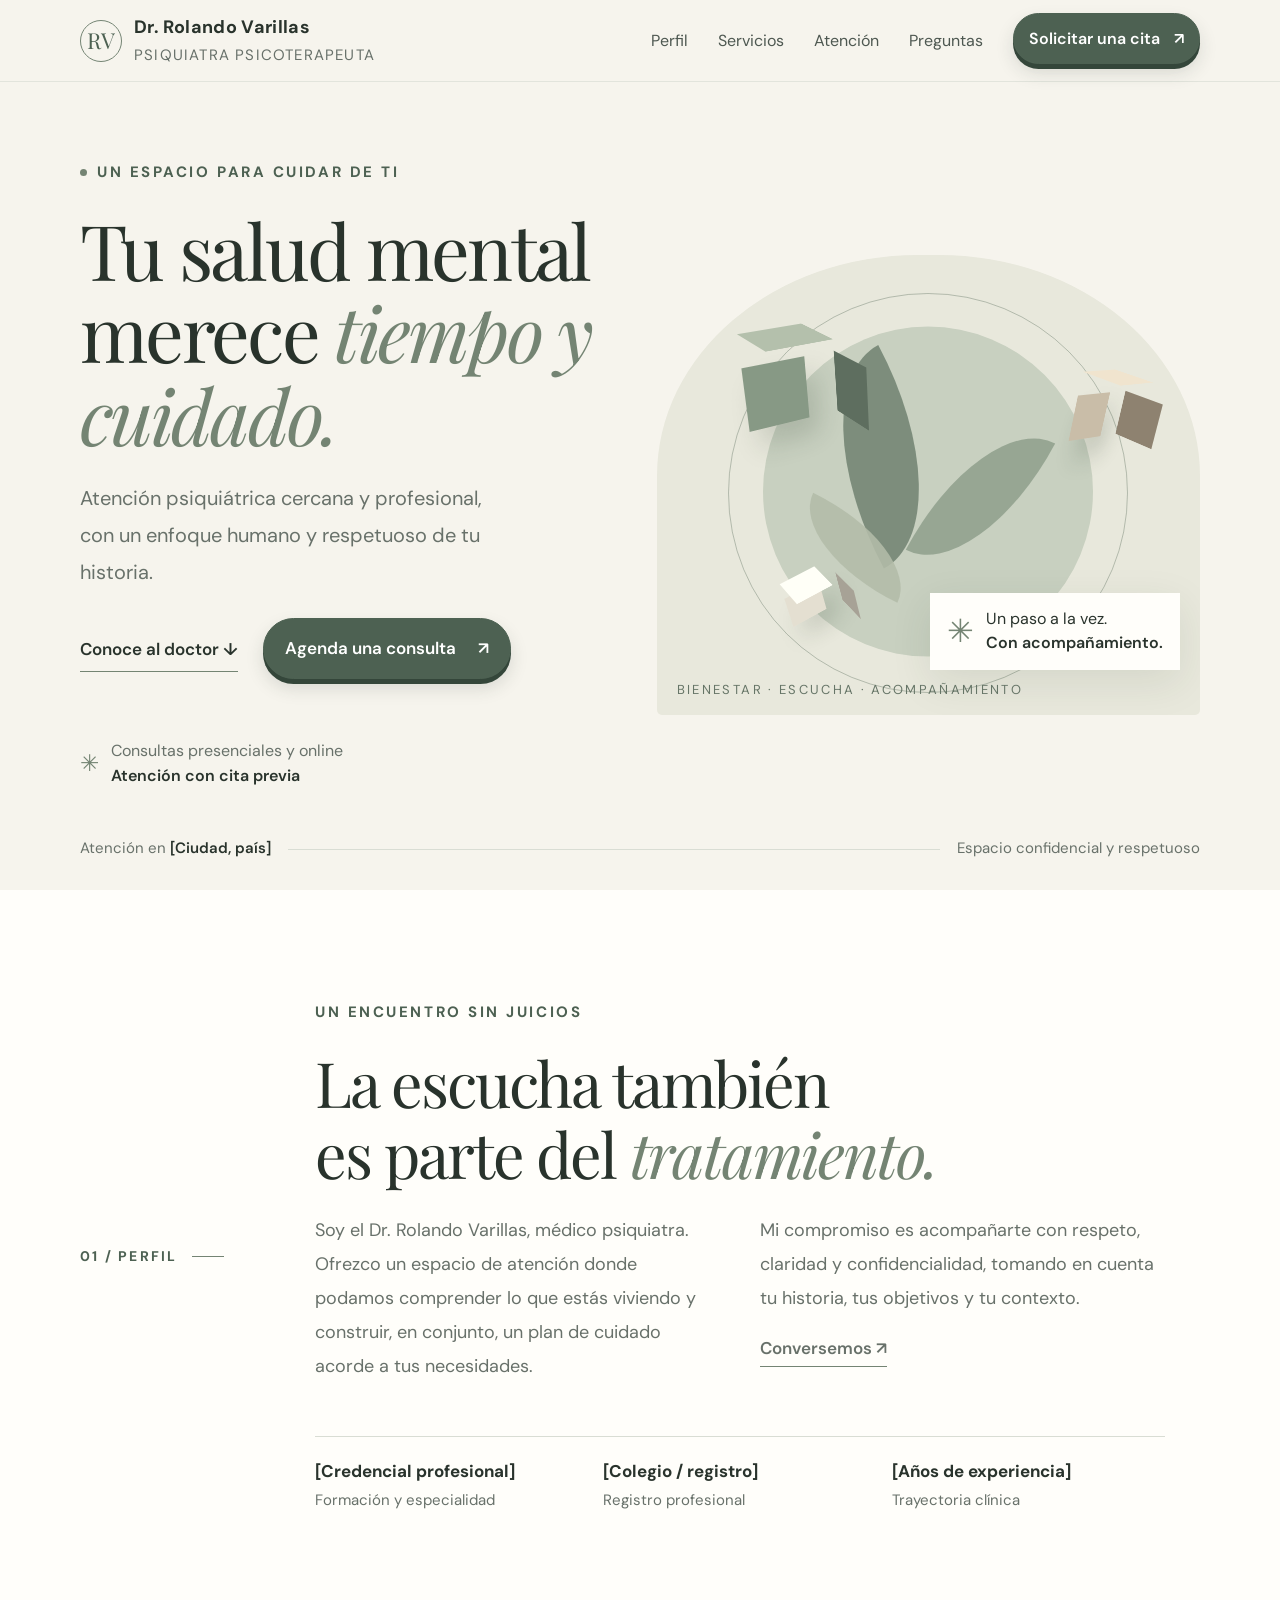
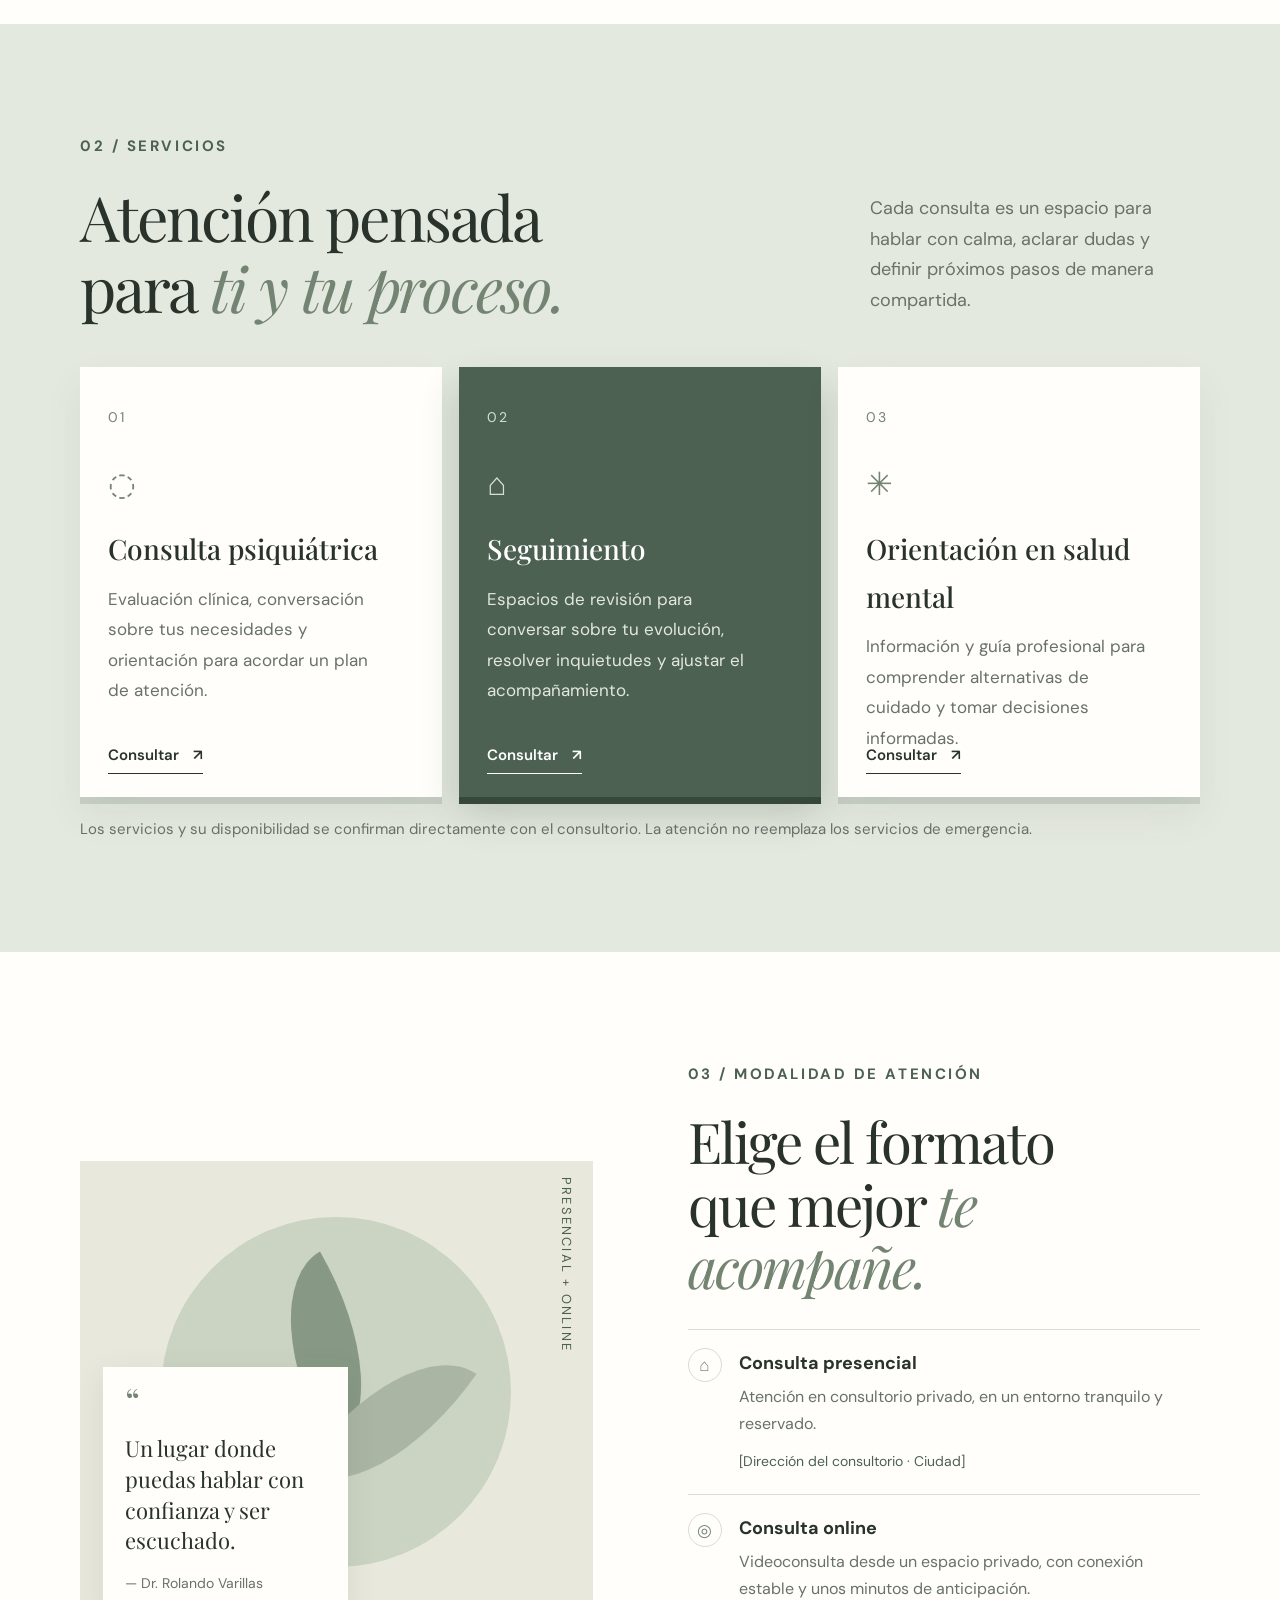
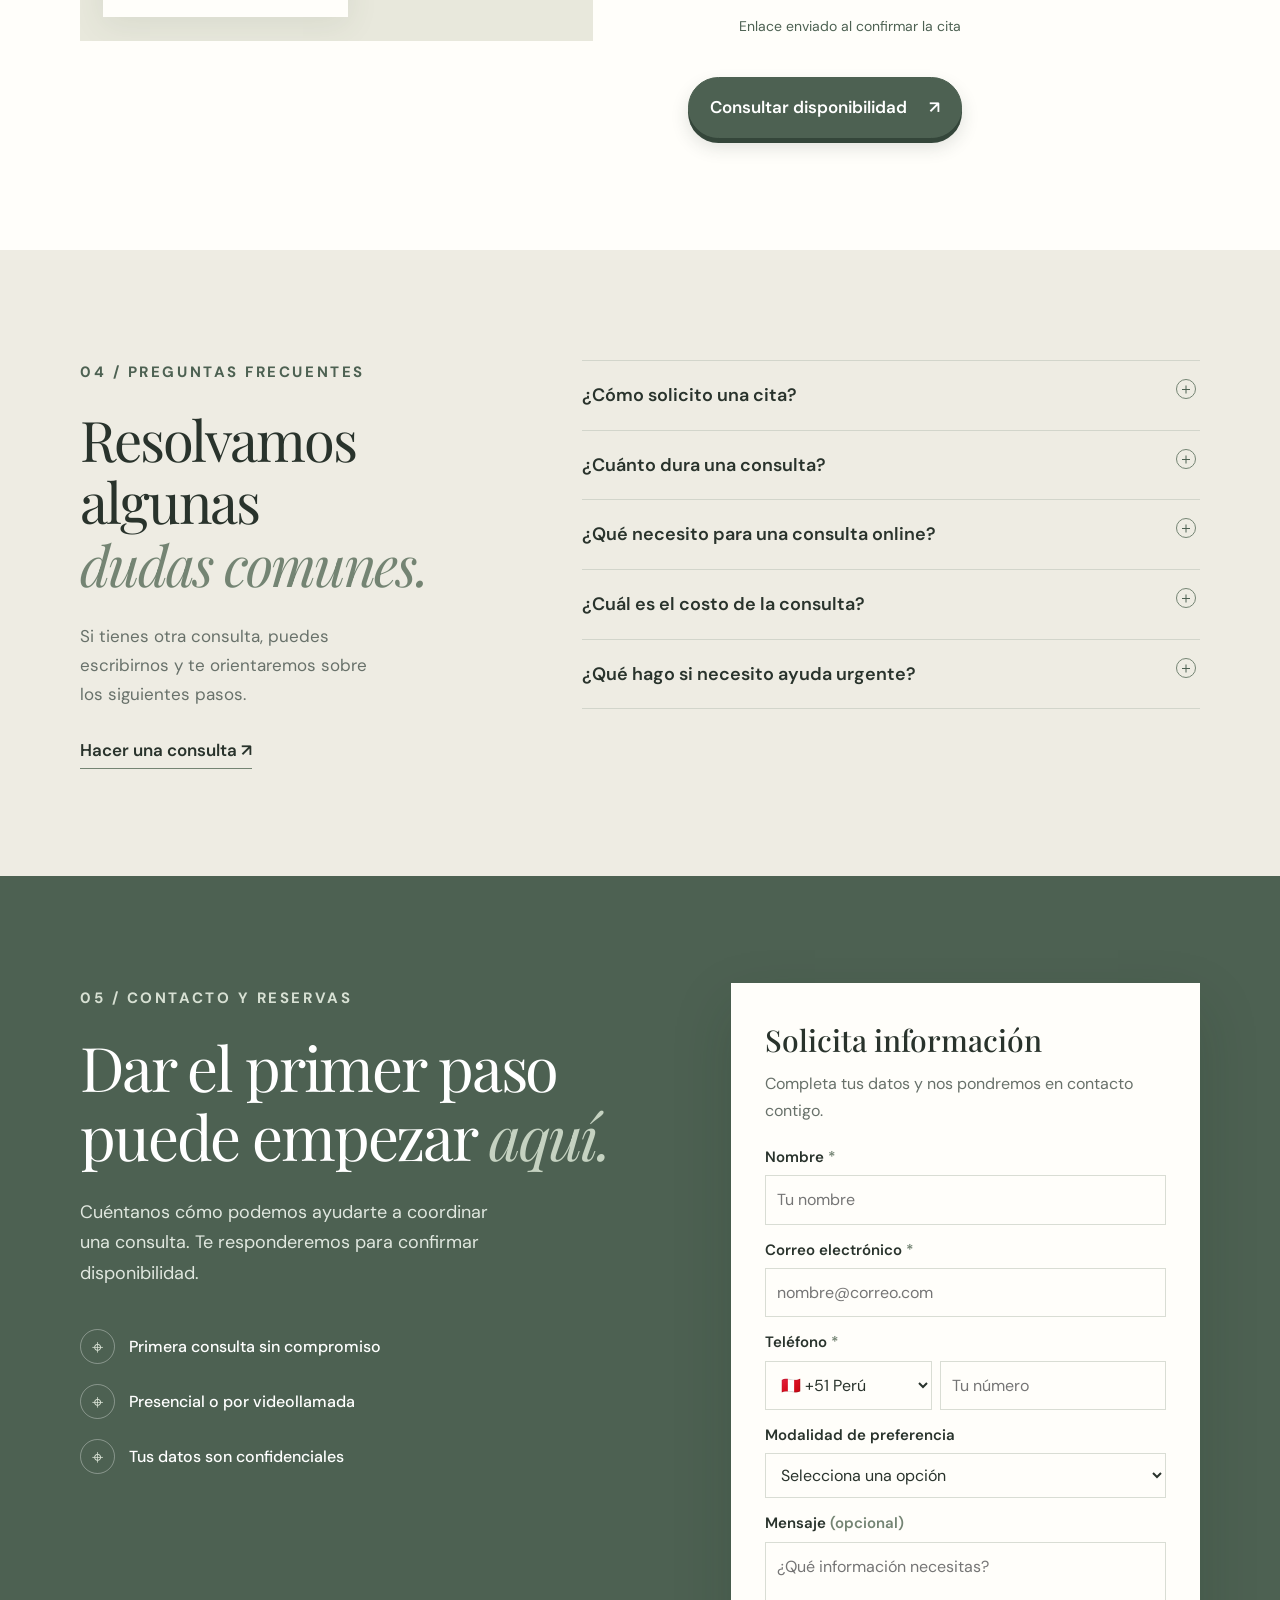
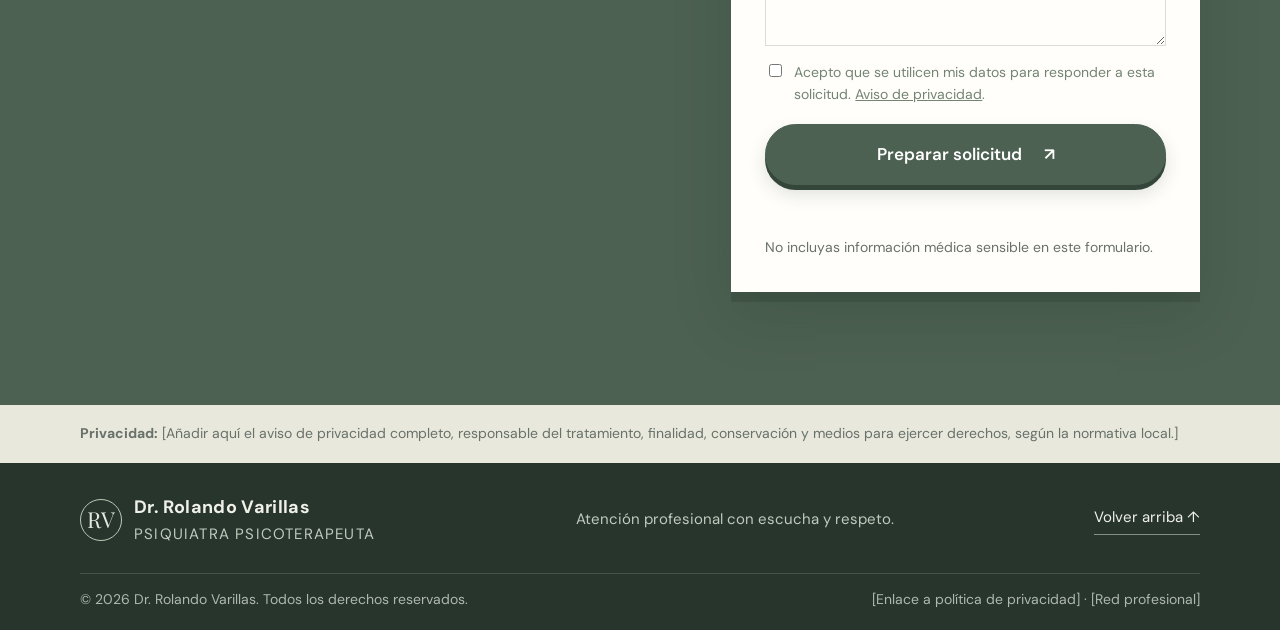
==== NUEVO/index.html @ 20fc4ad4 "Add files via upload" ====
<!doctype html>
<html lang="es">
<head>
  <meta charset="utf-8">
  <meta name="viewport" content="width=device-width, initial-scale=1">
  <meta name="theme-color" content="#f6f4ed">
  <meta name="description" content="Atención psiquiátrica presencial y online con el Dr. Rolando Varillas. Un espacio de escucha, orientación y cuidado." >
  <title>Dr. Rolando Varillas | Psiquiatra psicoterapeuta</title>
  <link rel="preconnect" href="https://fonts.googleapis.com">
  <link rel="preconnect" href="https://fonts.gstatic.com" crossorigin>
  <link href="https://fonts.googleapis.com/css2?family=DM+Sans:wght@400;500;600;700&family=Playfair+Display:wght@400;500;600&display=swap" rel="stylesheet">
  <link rel="stylesheet" href="styles.css">
  <script src="script.js" defer></script>
</head>
<body>
  <a class="skip-link" href="#contenido">Ir al contenido</a>
  <header class="site-header">
    <div class="container nav-wrap">
      <a class="brand" href="#inicio" aria-label="Dr. Rolando Varillas, inicio">
        <span class="brand-mark" aria-hidden="true">RV</span>
        <span><strong>Dr. Rolando Varillas</strong><small>Psiquiatra psicoterapeuta</small></span>
      </a>
      <button class="menu-toggle" type="button" aria-expanded="false" aria-controls="primary-nav" aria-label="Abrir menú"><span></span><span></span></button>
      <nav id="primary-nav" class="primary-nav" aria-label="Navegación principal">
        <a href="#perfil">Perfil</a><a href="#servicios">Servicios</a><a href="#atencion">Atención</a><a href="#preguntas">Preguntas</a>
        <a class="button button-small" href="#contacto">Solicitar una cita <span aria-hidden="true">↗</span></a>
      </nav>
    </div>
  </header>

  <main id="contenido">
    <section class="hero section" id="inicio">
      <div class="container hero-grid">
        <div class="hero-copy">
          <p class="eyebrow"><span class="eyebrow-dot"></span> Un espacio para cuidar de ti</p>
          <h1>Tu salud mental merece <em>tiempo y cuidado.</em></h1>
          <p class="hero-lead">Atención psiquiátrica cercana y profesional, con un enfoque humano y respetuoso de tu historia.</p>
          <div class="hero-actions">
<a class="text-link" href="#perfil">Conoce al doctor <span aria-hidden="true">↓</span></a>
<a class="button" href="#contacto">Agenda una consulta <span aria-hidden="true">↗</span></a>
</div>
          <div class="hero-note"><span class="note-icon" aria-hidden="true">✳</span><span>Consultas presenciales y online<br><strong>Atención con cita previa</strong></span></div>
        </div>
        <div class="hero-art" aria-label="Ilustración decorativa de hojas y formas orgánicas">
          <div class="art-circle"></div><div class="art-orbit"></div><div class="art-leaf leaf-one"></div><div class="art-leaf leaf-two"></div><div class="art-leaf leaf-three"></div>
          <div class="art-blocks" aria-hidden="true"><span class="cube cube-sage"></span><span class="cube cube-sand"></span><span class="cube cube-cream"></span></div>
          <div class="art-card"><span class="art-sun">✳</span><span>Un paso a la vez.<br><strong>Con acompañamiento.</strong></span></div>
          <span class="art-caption">BIENESTAR · ESCUCHA · ACOMPAÑAMIENTO</span>
        </div>
      </div>
      <div class="container hero-bottom"><span>Atención en <strong>[Ciudad, país]</strong></span><span class="bottom-line"></span><span>Espacio confidencial y respetuoso</span></div>
    </section>

    <section class="intro section" id="perfil">
      <div class="container intro-grid">
        <div class="section-label"><span>01 / PERFIL</span><span class="label-line"></span></div>
        <div class="intro-content"><p class="eyebrow">Un encuentro sin juicios</p><h2>La escucha también<br>es parte del <em>tratamiento.</em></h2>
          <div class="intro-columns"><p>Soy el Dr. Rolando Varillas, médico psiquiatra. Ofrezco un espacio de atención donde podamos comprender lo que estás viviendo y construir, en conjunto, un plan de cuidado acorde a tus necesidades.</p><div><p>Mi compromiso es acompañarte con respeto, claridad y confidencialidad, tomando en cuenta tu historia, tus objetivos y tu contexto.</p><a class="text-link" href="#contacto">Conversemos <span aria-hidden="true">↗</span></a></div></div>
          <div class="credentials"><div><strong>[Credencial profesional]</strong><span>Formación y especialidad</span></div><div><strong>[Colegio / registro]</strong><span>Registro profesional</span></div><div><strong>[Años de experiencia]</strong><span>Trayectoria clínica</span></div></div>
        </div>
      </div>
    </section>

    <section class="services section" id="servicios">
      <div class="container">
        <div class="section-heading"><div><p class="eyebrow">02 / SERVICIOS</p><h2>Atención pensada<br>para <em>ti y tu proceso.</em></h2></div><p>Cada consulta es un espacio para hablar con calma, aclarar dudas y definir próximos pasos de manera compartida.</p></div>
        <div class="service-grid">
          <article class="service-card"><span class="service-number">01</span><span class="service-icon" aria-hidden="true">◌</span><h3>Consulta psiquiátrica</h3><p>Evaluación clínica, conversación sobre tus necesidades y orientación para acordar un plan de atención.</p><a href="#contacto" aria-label="Consultar por consulta psiquiátrica">Consultar <span aria-hidden="true">↗</span></a></article>
          <article class="service-card featured"><span class="service-number">02</span><span class="service-icon" aria-hidden="true">⌂</span><h3>Seguimiento</h3><p>Espacios de revisión para conversar sobre tu evolución, resolver inquietudes y ajustar el acompañamiento.</p><a href="#contacto" aria-label="Consultar por seguimiento">Consultar <span aria-hidden="true">↗</span></a></article>
          <article class="service-card"><span class="service-number">03</span><span class="service-icon" aria-hidden="true">✳</span><h3>Orientación en salud mental</h3><p>Información y guía profesional para comprender alternativas de cuidado y tomar decisiones informadas.</p><a href="#contacto" aria-label="Consultar por orientación en salud mental">Consultar <span aria-hidden="true">↗</span></a></article>
        </div>
        <p class="service-note">Los servicios y su disponibilidad se confirman directamente con el consultorio. La atención no reemplaza los servicios de emergencia.</p>
      </div>
    </section>

    <section class="care section" id="atencion">
      <div class="container care-grid"><div class="care-visual"><div class="care-shape"></div><div class="care-quote"><span>“</span><p>Un lugar donde puedas hablar con confianza y ser escuchado.</p><small>— Dr. Rolando Varillas</small></div><span class="care-stamp">PRESENCIAL + ONLINE</span></div>
        <div class="care-content"><p class="eyebrow">03 / MODALIDAD DE ATENCIÓN</p><h2>Elige el formato<br>que mejor <em>te acompañe.</em></h2><div class="modality"><span class="modality-icon">⌂</span><div><h3>Consulta presencial</h3><p>Atención en consultorio privado, en un entorno tranquilo y reservado.</p><small>[Dirección del consultorio · Ciudad]</small></div></div><div class="modality"><span class="modality-icon">◎</span><div><h3>Consulta online</h3><p>Videoconsulta desde un espacio privado, con conexión estable y unos minutos de anticipación.</p><small>Enlace enviado al confirmar la cita</small></div></div><a class="button" href="#contacto">Consultar disponibilidad <span aria-hidden="true">↗</span></a></div>
      </div>
    </section>

    <section class="faq section" id="preguntas">
      <div class="container faq-grid"><div><p class="eyebrow">04 / PREGUNTAS FRECUENTES</p><h2>Resolvamos algunas<br><em>dudas comunes.</em></h2><p class="faq-aside">Si tienes otra consulta, puedes escribirnos y te orientaremos sobre los siguientes pasos.</p><a class="text-link" href="#contacto">Hacer una consulta <span aria-hidden="true">↗</span></a></div>
        <div class="faq-list">
          <details><summary>¿Cómo solicito una cita?<span class="faq-plus" aria-hidden="true"></span></summary><p>Escríbenos por [WhatsApp / teléfono] o utiliza el formulario. Te contactaremos para confirmar disponibilidad y coordinar la modalidad.</p></details>
          <details><summary>¿Cuánto dura una consulta?<span class="faq-plus" aria-hidden="true"></span></summary><p>La duración aproximada es de [duración por confirmar]. Al solicitar tu cita podemos brindarte más detalles.</p></details>
          <details><summary>¿Qué necesito para una consulta online?<span class="faq-plus" aria-hidden="true"></span></summary><p>Busca un espacio privado y tranquilo, ten a mano una conexión a internet estable y un dispositivo con cámara y audio.</p></details>
          <details><summary>¿Cuál es el costo de la consulta?<span class="faq-plus" aria-hidden="true"></span></summary><p>El costo se confirma al coordinar la cita. Escríbenos para consultar tarifas vigentes y medios de pago.</p></details>
          <details><summary>¿Qué hago si necesito ayuda urgente?<span class="faq-plus" aria-hidden="true"></span></summary><p>Este sitio y las consultas programadas no son un servicio de emergencia. Si hay peligro inmediato, contacta los servicios de emergencia de tu localidad o acude al centro de salud más cercano.</p></details>
        </div>
      </div>
    </section>

    <section class="contact section" id="contacto">
      <div class="container contact-grid"><div class="contact-copy"><p class="eyebrow">05 / CONTACTO Y RESERVAS</p><h2>Dar el primer paso<br>puede empezar <em>aquí.</em></h2><p>Cuéntanos cómo podemos ayudarte a coordinar una consulta. Te responderemos para confirmar disponibilidad.</p>

<div class="contact-details"><div class="contact-item"><span>⌖</span><span><strong>Primera consulta sin compromiso</strong></span></div><div class="contact-item"><span>⌖</span><span><strong>Presencial o por videollamada</strong></span></div><div class="contact-item"><span>⌖</span><span><strong>Tus datos son confidenciales</strong></span></div></div>
        </div>


        
        <form class="contact-form" id="booking-form" novalidate><h3>Solicita información</h3><p>Completa tus datos y nos pondremos en contacto contigo.</p>
          <label for="name">Nombre <span>*</span></label><input id="name" name="name" autocomplete="name" required placeholder="Tu nombre">
          <label for="email">Correo electrónico <span>*</span></label><input id="email" name="email" type="email" autocomplete="email" required placeholder="nombre@correo.com">
          <label for="phone">Teléfono <span>*</span></label><div class="phone-fields"><select id="phone-prefix" name="phone-prefix" aria-label="Prefijo telefónico del país" required><option value="+51" selected>🇵🇪 +51 Perú</option><option value="+1">🇺🇸 +1 Estados Unidos / Canadá</option><option value="+52">🇲🇽 +52 México</option><option value="+54">🇦🇷 +54 Argentina</option><option value="+56">🇨🇱 +56 Chile</option><option value="+57">🇨🇴 +57 Colombia</option><option value="+34">🇪🇸 +34 España</option><option value="+591">🇧🇴 +591 Bolivia</option><option value="+593">🇪🇨 +593 Ecuador</option><option value="+598">🇺🇾 +598 Uruguay</option><option value="+58">🇻🇪 +58 Venezuela</option><option value="other">Otro</option></select><input id="phone" name="phone" type="tel" autocomplete="tel-national" inputmode="tel" required placeholder="Tu número"></div><input id="custom-prefix" name="custom-prefix" class="custom-prefix" type="tel" inputmode="tel" placeholder="Escribe el prefijo, por ejemplo +44" aria-label="Escribe el prefijo telefónico" hidden>
          <label for="modality">Modalidad de preferencia</label><select id="modality" name="modality"><option value="">Selecciona una opción</option><option>Presencial</option><option>Online</option><option>Indistinta</option></select>
          <label for="message">Mensaje <span class="optional">(opcional)</span></label><textarea id="message" name="message" rows="3" placeholder="¿Qué información necesitas?"></textarea>
          <label class="consent"><input type="checkbox" id="consent" required><span>Acepto que se utilicen mis datos para responder a esta solicitud. <a href="#privacidad">Aviso de privacidad</a>.</span></label>
          <button class="button form-submit" type="submit">Preparar solicitud <span aria-hidden="true">↗</span></button><p class="form-status" id="form-status" role="status" aria-live="polite"></p><small class="privacy-note">No incluyas información médica sensible en este formulario.</small>
        </form>
      </div>
    </section>
    <section class="privacy-note-section" id="privacidad"><div class="container"><p><strong>Privacidad:</strong> [Añadir aquí el aviso de privacidad completo, responsable del tratamiento, finalidad, conservación y medios para ejercer derechos, según la normativa local.]</p></div></section>
  </main>

  <footer class="site-footer"><div class="container footer-top"><a class="brand footer-brand" href="#inicio"><span class="brand-mark">RV</span><span><strong>Dr. Rolando Varillas</strong><small>Psiquiatra psicoterapeuta</small></span></a><p>Atención profesional con escucha y respeto.</p><a class="back-top" href="#inicio">Volver arriba ↑</a></div><div class="container footer-bottom"><span>© <span id="year"></span> Dr. Rolando Varillas. Todos los derechos reservados.</span><span>[Enlace a política de privacidad] · [Red profesional]</span></div></footer>
</body>
</html>
---- NUEVO/styles.css ----
:root{--sage:#748473;--sage-dark:#4d6152;--sage-light:#e4e9df;--cream:#f6f4ed;--paper:#fffefa;--sand:#e9e2d4;--ink:#29332c;--muted:#68716a;--line:#d9ddd4;--serif:"Playfair Display",Georgia,serif;--sans:"DM Sans",Arial,sans-serif}*{box-sizing:border-box}html{scroll-behavior:smooth;scroll-padding-top:90px}body{margin:0;background:var(--cream);color:var(--ink);font-family:var(--sans);font-size:15px;line-height:1.7}a{color:inherit;text-decoration:none}button,input,select,textarea{font:inherit}.container{width:min(1120px,calc(100% - 48px));margin-inline:auto}.section{padding:110px 0}.skip-link{position:absolute;left:-999px;top:8px;background:#fff;padding:10px;z-index:20}.skip-link:focus{left:8px}.site-header{height:82px;position:sticky;top:0;z-index:10;background:rgba(246,244,237,.94);backdrop-filter:blur(12px);border-bottom:1px solid rgba(217,221,212,.7)}.nav-wrap{height:100%;display:flex;align-items:center;justify-content:space-between}.brand{display:flex;align-items:center;gap:12px}.brand-mark{width:42px;height:42px;border:1px solid var(--sage);border-radius:50%;display:grid;place-items:center;font-family:var(--serif);font-size:17px;color:var(--sage-dark)}.brand strong,.brand small{display:block}.brand strong{font-size:13px;letter-spacing:.02em}.brand small{font-size:10px;color:var(--muted);letter-spacing:.08em;text-transform:uppercase}.primary-nav{display:flex;align-items:center;gap:30px;font-size:12px}.primary-nav>a:not(.button){color:#4e5851}.primary-nav>a:not(.button):hover,.text-link:hover{color:var(--sage)}.button{display:inline-flex;align-items:center;justify-content:center;gap:22px;padding:15px 21px;background:var(--sage-dark);color:#fff;border:1px solid var(--sage-dark);font-size:12px;font-weight:600;transition:background .2s,transform .2s}.button:hover{background:#3d5042;transform:translateY(-1px)}.button-small{padding:11px 15px;gap:14px}.menu-toggle{display:none}.hero{padding:78px 0 28px;overflow:hidden}.hero-grid{display:grid;grid-template-columns:1.03fr .97fr;align-items:center;min-height:475px}.hero-copy{padding:0 0 22px}.eyebrow{display:flex;align-items:center;gap:10px;color:var(--sage-dark);font-size:10px;font-weight:700;letter-spacing:.17em;text-transform:uppercase;margin:0 0 22px}.eyebrow-dot{width:7px;height:7px;background:var(--sage);border-radius:50%}h1,h2,h3,p{margin-top:0}h1,h2{font-family:var(--serif);font-weight:400;letter-spacing:-.035em}
h1{font-size:clamp(48px,5.6vw,76px);line-height:1.08;max-width:620px;margin-bottom:24px}h1 em,h2 em{color:var(--sage);font-weight:400}

h2{font-size:clamp(38px,4.5vw,58px);line-height:1.12;margin-bottom:26px}.hero-lead{max-width:440px;color:var(--muted);font-size:20px;line-height:1.85;margin-bottom:29px}.hero-actions{display:flex;align-items:center;gap:25px}.text-link{font-size:12px;font-weight:600;border-bottom:1px solid var(--sage);padding:7px 0}.hero-note{display:flex;align-items:center;gap:12px;margin-top:58px;color:var(--muted);font-size:11px;line-height:1.55}.hero-note strong{color:var(--ink);font-weight:600}.note-icon{font-size:23px;color:var(--sage)}.hero-art{height:460px;position:relative;background:#e8e8dc;overflow:hidden;border-radius:48% 48% 5px 5px}.art-circle{position:absolute;width:330px;height:330px;left:50%;top:50%;transform:translate(-50%,-48%);border-radius:50%;background:#c8d0c0}.art-orbit{position:absolute;width:400px;height:400px;left:50%;top:50%;transform:translate(-50%,-48%);border:1px solid rgba(77,97,82,.35);border-radius:50%}.art-leaf{position:absolute;width:100px;height:200px;left:50%;top:50%;background:var(--sage);border-radius:100% 0 100% 0;transform-origin:bottom center;opacity:.88}.leaf-one{transform:translate(-50%,-70%) rotate(-28deg)}.leaf-two{transform:translate(-36%,-58%) rotate(28deg) scale(.82);background:#91a18e}.leaf-three{transform:translate(-67%,-55%) rotate(-64deg) scale(.62);background:#b3bca9}.art-card{position:absolute;right:20px;bottom:45px;display:flex;align-items:center;gap:12px;padding:14px 17px;background:var(--paper);box-shadow:0 12px 40px rgba(43,57,44,.1);font-size:11px;line-height:1.55}.art-card strong{font-weight:600}.art-sun{font-size:27px;color:var(--sage)}.art-caption{position:absolute;left:20px;bottom:14px;font-size:8px;letter-spacing:.18em;color:#667567}.hero-bottom{display:flex;align-items:center;gap:17px;padding-top:26px;color:var(--muted);font-size:10px}.hero-bottom strong{color:var(--ink);font-weight:600}.bottom-line{height:1px;flex:1;background:var(--line)}.intro{background:var(--paper)}.intro-grid{display:grid;grid-template-columns:190px 1fr;gap:45px}.section-label{display:flex;align-items:center;gap:14px;color:var(--sage-dark);font-size:9px;letter-spacing:.16em;font-weight:700}.label-line{height:1px;background:var(--sage);width:32px}.intro-content{max-width:850px}.intro-content h2{margin-bottom:25px}.intro-columns{display:grid;grid-template-columns:1fr 1fr;gap:40px;color:var(--muted);font-size:13px}.intro-columns p{line-height:1.9}.credentials{display:grid;grid-template-columns:repeat(3,1fr);gap:15px;margin-top:34px;padding-top:20px;border-top:1px solid var(--line)}.credentials strong,.credentials span{display:block}.credentials strong{font-size:12px}.credentials span{font-size:10px;color:var(--muted);margin-top:3px}.services{background:var(--sage-light)}.section-heading{display:flex;align-items:end;justify-content:space-between;margin-bottom:47px}.section-heading h2{margin-bottom:0}.section-heading>p{max-width:330px;color:var(--muted);font-size:13px;margin:0 0 6px}.service-grid{display:grid;grid-template-columns:repeat(3,1fr);gap:17px}.service-card{position:relative;background:var(--paper);padding:31px 28px 26px;min-height:280px}.service-card.featured{background:var(--sage-dark);color:#fff}.service-number{font-size:9px;color:var(--sage);letter-spacing:.16em}.featured .service-number,.featured .service-icon{color:#d4dfd1}.service-icon{display:block;font-size:27px;color:var(--sage);margin:25px 0 14px}.service-card 

h3{font-family:var(--serif);font-weight:500;font-size:30px;margin-bottom:11px}.service-card p{font-size:17px;line-height:1.8;color:var(--muted);max-width:280px}.featured p{color:#e1e8df}.service-card>a{position:absolute;bottom:23px;font-size:10px;font-weight:600;border-bottom:1px solid currentColor;padding-bottom:4px}.service-card>a span{margin-left:10px}.service-note{font-size:10px;color:var(--muted);margin:18px 0 0}.care{background:var(--paper)}.care-grid{display:grid;grid-template-columns:1fr 1fr;gap:95px;align-items:center}.care-visual{height:480px;background:#e8e8dc;position:relative;overflow:hidden}.care-shape{position:absolute;width:350px;height:350px;border-radius:50%;background:#cbd3c3;left:50%;top:48%;transform:translate(-50%,-50%)}.care-shape:before,.care-shape:after{content:"";position:absolute;width:90px;height:180px;border-radius:100% 0 100% 0;background:#879985;top:45px;left:120px;transform:rotate(-30deg)}.care-shape:after{left:182px;top:115px;transform:rotate(35deg);background:#aab5a4}.care-quote{position:absolute;left:23px;bottom:24px;background:var(--paper);padding:19px 22px;width:245px;box-shadow:0 8px 30px #45554518}.care-quote>span{font-family:var(--serif);font-size:36px;color:var(--sage);line-height:.8}.care-quote p{font-family:var(--serif);font-size:17px;line-height:1.4;margin:8px 0}.care-quote small{font-size:9px;color:var(--muted)}.care-stamp{position:absolute;right:16px;top:16px;font-size:8px;letter-spacing:.17em;color:var(--sage-dark);writing-mode:vertical-rl}.care-content h2{font-size:clamp(36px,4vw,52px);margin-bottom:31px}.modality{display:flex;gap:17px;padding:18px 0;border-top:1px solid var(--line)}.modality-icon{display:grid;place-items:center;flex:0 0 34px;height:34px;border:1px solid var(--line);border-radius:50%;color:var(--sage);font-size:17px}.modality h3{font-size:13px;margin:0 0 4px}.modality p{font-size:11px;color:var(--muted);margin:0 0 5px}.modality small{font-size:9px;color:var(--sage-dark)}.care-content>.button{margin-top:20px}.faq{background:#eeece3}.faq-grid{display:grid;grid-template-columns:.8fr 1.2fr;gap:90px}.faq-grid h2{font-size:clamp(37px,4vw,51px)}.faq-aside{color:var(--muted);font-size:12px;max-width:300px;margin-bottom:23px}.faq-list details{border-bottom:1px solid #d2d5cb}.faq-list details:first-child{border-top:1px solid #d2d5cb}.faq-list summary{position:relative;list-style:none;cursor:pointer;padding:19px 38px 19px 0;font-size:13px;font-weight:600}.faq-list summary::-webkit-details-marker{display:none}.faq-plus{position:absolute;right:4px;top:18px;width:20px;height:20px;border:1px solid var(--sage);border-radius:50%}.faq-plus:before,.faq-plus:after{content:"";position:absolute;width:8px;height:1px;background:var(--sage-dark);top:9px;left:5px}.faq-plus:after{transform:rotate(90deg);transition:transform .2s}.faq-list details[open] .faq-plus:after{transform:rotate(0)}.faq-list details p{font-size:12px;color:var(--muted);line-height:1.8;max-width:600px;padding:0 30px 16px 0;margin:0}.contact{background:var(--sage-dark);color:white}.contact-grid{display:grid;grid-template-columns:1fr .85fr;gap:100px;align-items:start}.contact .eyebrow{color:#d7e0d3}.contact-copy h2{font-size:clamp(40px,4.8vw,62px)}.contact-copy h2 em{color:#c5d2c1}.contact-copy>p:not(.eyebrow){color:#e0e7df;max-width:410px;font-size:13px}.contact-details{margin-top:41px;display:grid;gap:20px}.contact-item{display:flex;gap:14px;align-items:center}.contact-item>span:first-child{width:35px;height:35px;border:1px solid #ffffff55;border-radius:50%;display:grid;place-items:center;color:#d7e0d3}.contact-item small,.contact-item strong{display:block}.contact-item small{font-size:9px;color:#d0dacf}.contact-item strong{font-size:11px;font-weight:500}.contact-form{background:var(--paper);color:var(--ink);padding:32px 34px}.contact-form h3{font-family:var(--serif);font-size:25px;font-weight:500;margin:0 0 4px}.contact-form>p{font-size:11px;color:var(--muted);margin-bottom:21px}.contact-form label:not(.consent){display:block;font-size:10px;font-weight:600;margin:13px 0 5px}.contact-form label span{color:var(--sage)}.contact-form input:not([type=checkbox]),.contact-form select,.contact-form textarea{display:block;width:100%;border:1px solid var(--line);background:#fffefa;padding:10px 11px;font-size:11px;color:var(--ink);border-radius:0}.contact-form input:focus,.contact-form select:focus,.contact-form textarea:focus{outline:2px solid #9eae9a;outline-offset:1px}.contact-form textarea{resize:vertical}.consent{display:flex;align-items:flex-start;gap:9px;font-size:9px;line-height:1.6;color:var(--muted);margin:15px 0}.consent input{margin-top:3px;accent-color:var(--sage-dark)}.consent a{text-decoration:underline}.form-submit{width:100%;margin-top:6px;cursor:pointer}.form-status{min-height:18px;font-size:10px;color:var(--sage-dark);margin:10px 0 0}.form-status.error{color:#a33c36}.privacy-note{display:block;color:var(--muted);font-size:9px;margin-top:5px}.privacy-note-section{background:#e8e8dc;padding:17px 0}.privacy-note-section p{font-size:9px;color:var(--muted);margin:0}.site-footer{background:#28352d;color:#eff1e9;padding:29px 0 18px}.footer-top{display:flex;align-items:center;justify-content:space-between;padding-bottom:25px;border-bottom:1px solid #ffffff25}.footer-brand .brand-mark{border-color:#bec9b9;color:#e4e9df}.footer-brand small{color:#c0cabe}.footer-top>p{font-size:10px;color:#c0cabe;margin:0}.back-top{font-size:10px;border-bottom:1px solid #829183;padding-bottom:4px}.footer-bottom{display:flex;justify-content:space-between;padding-top:14px;color:#aeb8ae;font-size:9px}
@media(max-width:850px){.section{padding:82px 0}.primary-nav{gap:17px}.primary-nav>a:not(.button){font-size:15px}.hero-grid{min-height:400px}.hero-art{height:390px}.art-circle{width:285px;height:285px}.art-orbit{width:340px;height:340px}.art-leaf{height:165px;width:82px}.intro-grid{grid-template-columns:130px 1fr;gap:25px}.care-grid{gap:48px}.care-visual{height:420px}.faq-grid{gap:45px}.contact-grid{gap:45px}}
@media(max-width:650px){html{scroll-padding-top:72px}.container{width:min(100% - 36px,500px)}.site-header{height:70px}.brand-mark{width:37px;height:37px}.brand strong{font-size:12px}.brand small{font-size:9px}.menu-toggle{display:flex;flex-direction:column;gap:5px;border:0;background:none;padding:10px;cursor:pointer}.menu-toggle span{width:22px;height:1px;background:var(--ink)}.primary-nav{display:none;position:absolute;top:69px;left:0;right:0;padding:18px;background:var(--cream);border-bottom:1px solid var(--line);align-items:stretch;gap:0;box-shadow:0 12px 18px #26342912}.primary-nav.is-open{display:flex;flex-direction:column}.primary-nav>a:not(.button){padding:12px 6px;border-bottom:1px solid var(--line);font-size:13px}.primary-nav .button{margin-top:14px}.hero{padding:47px 0 25px}.hero-grid{grid-template-columns:1fr;gap:36px}.hero-copy{padding:0}.eyebrow{font-size:9px;margin-bottom:17px}h1{font-size:51px;max-width:450px}.hero-lead{font-size:14px}.hero-note{margin-top:32px}.hero-art{height:340px;border-radius:46% 46% 4px 4px}.art-circle{width:250px;height:250px}.art-orbit{width:300px;height:300px}.art-leaf{height:145px;width:72px}.art-card{right:10px;bottom:38px;padding:10px 12px;font-size:9px}.art-caption{font-size:7px;left:10px}.hero-bottom{font-size:8px;gap:9px;padding-top:18px}.intro-grid{display:block}.section-label{margin-bottom:32px}.intro-content h2{font-size:43px}.intro-columns{grid-template-columns:1fr;gap:7px;font-size:12px}.credentials{gap:9px}.credentials strong{font-size:10px}.credentials span{font-size:9px}.section-heading{display:block;margin-bottom:30px}.section-heading>p{margin-top:18px;max-width:400px}.service-grid{grid-template-columns:1fr;gap:11px}.service-card{min-height:245px;padding:25px}.service-icon{margin:16px 0 9px}.care-grid{grid-template-columns:1fr;gap:40px}.care-visual{height:350px}.care-shape{width:285px;height:285px}.care-shape:before{left:95px}.care-shape:after{left:154px}.care-content h2{font-size:43px}.faq-grid{grid-template-columns:1fr;gap:30px}.faq-grid h2{font-size:43px}.contact-grid{grid-template-columns:1fr;gap:38px}.contact-copy h2{font-size:49px}.contact-form{padding:25px 21px}.footer-top{align-items:flex-start;gap:18px;flex-wrap:wrap}.footer-top>p{order:3;width:100%}.footer-bottom{display:grid;gap:6px;font-size:8px}.privacy-note-section{padding:14px 0}}
@media(prefers-reduced-motion:reduce){*,*::before,*::after{scroll-behavior:auto!important;transition:none!important}}

/* Volumen sutil para botones, tarjetas y bloques decorativos */
.button{box-shadow:0 5px 0 #34463a,0 9px 18px rgba(42,57,45,.15);transform:translateY(-2px);transition:transform .2s,box-shadow .2s,background .2s}
.button:hover{box-shadow:0 2px 0 #34463a,0 5px 12px rgba(42,57,45,.18);transform:translateY(1px)}
.button:active{box-shadow:0 0 0 #34463a,0 2px 6px rgba(42,57,45,.16);transform:translateY(3px)}
.service-card{box-shadow:0 7px 0 rgba(65,83,69,.16),0 18px 35px rgba(65,83,69,.08);transform:translateY(-2px);transition:transform .25s,box-shadow .25s}
.service-card:hover{box-shadow:0 3px 0 rgba(65,83,69,.17),0 22px 40px rgba(65,83,69,.14);transform:translateY(2px)}
.service-card.featured{box-shadow:0 7px 0 #35483b,0 18px 35px rgba(39,55,43,.2)}
.service-card.featured:hover{box-shadow:0 3px 0 #35483b,0 22px 40px rgba(39,55,43,.23)}
.contact-form{box-shadow:0 10px 0 rgba(22,39,28,.18),0 24px 55px rgba(22,39,28,.17);transform:translateY(-3px)}
.art-blocks{position:absolute;inset:0;perspective:700px;pointer-events:none}
.cube{position:absolute;width:66px;height:66px;transform-style:preserve-3d;transform:rotateX(-28deg) rotateY(35deg);box-shadow:12px 20px 28px rgba(43,57,44,.17)}
.cube:before,.cube:after{content:"";position:absolute;inset:0}
.cube:before{transform:rotateY(90deg) translateZ(33px);transform-origin:right;background:#718572;filter:brightness(.83)}
.cube:after{transform:rotateX(90deg) translateZ(33px);transform-origin:top;background:#a7b29f;filter:brightness(1.08)}
.cube-sage{left:16%;top:23%;background:#879985}
.cube-sage:before{background:#718572}.cube-sage:after{background:#a7b29f}
.cube-sand{width:47px;height:47px;right:16%;top:30%;background:#c9bda8;transform:rotateX(-28deg) rotateY(35deg) rotateZ(8deg)}
.cube-sand:before{transform:rotateY(90deg) translateZ(23.5px);background:#ab9d87}.cube-sand:after{transform:rotateX(90deg) translateZ(23.5px);background:#ded3bf}
.cube-cream{width:38px;height:38px;left:24%;bottom:20%;background:#e4dfd1;transform:rotateX(-28deg) rotateY(35deg) rotateZ(-9deg)}
.cube-cream:before{transform:rotateY(90deg) translateZ(19px);background:#c9c3b5}.cube-cream:after{transform:rotateX(90deg) translateZ(19px);background:#f5f0e5}
.hero-art{isolation:isolate}
.hero-art .art-circle{animation:art-breathe 7s ease-in-out infinite}
.hero-art .art-orbit{animation:art-orbit 24s linear infinite}
.hero-art .art-leaf{animation:leaf-sway 6s ease-in-out infinite alternate}
.hero-art .leaf-two{animation-delay:-2s}.hero-art .leaf-three{animation-delay:-4s}
.hero-art .cube-sage{animation:cube-float 5s ease-in-out infinite}
.hero-art .cube-sand{animation:cube-float 6s ease-in-out -1.5s infinite}
.hero-art .cube-cream{animation:cube-float 5.5s ease-in-out -3s infinite}
.hero-art .art-card{animation:card-float 5s ease-in-out infinite}
@keyframes art-breathe{0%,100%{transform:translate(-50%,-48%) scale(1)}50%{transform:translate(-50%,-48%) scale(1.035)}}
@keyframes art-orbit{to{transform:translate(-50%,-48%) rotate(360deg)}}
@keyframes leaf-sway{from{translate:0 0}to{translate:0 -7px}}
@keyframes cube-float{0%,100%{translate:0 0}50%{translate:0 -12px}}
@keyframes card-float{0%,100%{translate:0 0}50%{translate:0 -5px}}
@media(max-width:650px){.cube-sage{left:9%;top:19%}.cube-sand{right:9%;top:25%}.cube-cream{left:13%;bottom:18%}.contact-form{transform:none}}
@media(prefers-reduced-motion:reduce){.hero-art .art-circle,.hero-art .art-orbit,.hero-art .art-leaf,.hero-art .cube,.hero-art .art-card{animation:none!important}}
.phone-fields{display:grid;grid-template-columns:minmax(145px,.85fr) 1.15fr;gap:8px}
.phone-fields select,.phone-fields input{min-width:0}
.contact-form .custom-prefix{margin-top:8px}
.contact-form .custom-prefix[hidden]{display:none}
@media(max-width:380px){.phone-fields{grid-template-columns:1fr}.phone-fields select,.phone-fields input{width:100%}}
.care-visual .care-shape{animation:care-shape-drift 8s ease-in-out infinite}
.care-visual .care-shape:before{animation:care-leaf-one 6s ease-in-out infinite alternate}
.care-visual .care-shape:after{animation:care-leaf-two 7s ease-in-out -2s infinite alternate}
@keyframes care-shape-drift{0%,100%{transform:translate(-50%,-50%) rotate(-2deg) scale(1)}50%{transform:translate(-50%,-51%) rotate(2deg) scale(1.035)}}
@keyframes care-leaf-one{from{transform:rotate(-30deg) translateY(0)}to{transform:rotate(-24deg) translateY(-8px)}}
@keyframes care-leaf-two{from{transform:rotate(35deg) translateY(0)}to{transform:rotate(29deg) translateY(-7px)}}
@media(prefers-reduced-motion:reduce){.care-visual .care-shape,.care-visual .care-shape:before,.care-visual .care-shape:after{animation:none!important}}
.button{border-radius:999px}
/* Global typography increase requested: +5px from the existing type scale. */
body{font-size:20px}
.brand strong{font-size:18px}.brand small{font-size:15px}
.primary-nav{font-size:17px}.primary-nav>a:not(.button){font-size:16px}
.button{font-size:17px}.button-small{font-size:16px}
.eyebrow{font-size:15px}
.hero-lead{font-size:20px}.hero-note{font-size:16px}.hero-bottom{font-size:15px}
.section-label{font-size:14px}.intro-columns{font-size:18px}.credentials strong{font-size:17px}.credentials span{font-size:15px}
.section-heading>p{font-size:18px}.service-number{font-size:14px}.service-icon{font-size:32px}.service-card h3{font-size:28px}.service-card p{font-size:17px}.service-card>a{font-size:15px}.service-note{font-size:15px}
.care-quote p{font-size:22px}.care-quote small{font-size:14px}.care-stamp{font-size:13px}.modality h3{font-size:18px}.modality p{font-size:16px}.modality small{font-size:14px}
.faq-aside{font-size:17px}.faq-list summary{font-size:18px}.faq-list details p{font-size:17px}
.contact-copy>p:not(.eyebrow){font-size:18px}.contact-item small{font-size:14px}.contact-item strong{font-size:16px}
.contact-form h3{font-size:30px}.contact-form>p{font-size:16px}.contact-form label:not(.consent){font-size:15px}
.contact-form input:not([type=checkbox]),.contact-form select,.contact-form textarea{font-size:16px}.consent{font-size:14px}.form-status{font-size:15px}.privacy-note{font-size:14px}
.privacy-note-section p{font-size:14px}.footer-top>p{font-size:15px}.back-top{font-size:15px}.footer-bottom{font-size:14px}
.art-card{font-size:16px}.art-sun{font-size:32px}.art-caption{font-size:13px}
@media(max-width:650px){.primary-nav>a:not(.button){font-size:18px}.brand strong{font-size:17px}.brand small{font-size:14px}.hero-bottom{font-size:13px}.credentials strong{font-size:15px}.credentials span{font-size:14px}.art-card{font-size:14px}.art-caption{font-size:11px}.footer-bottom{font-size:12px}}
/* Remaining type sizes, including display headings and links, also increase by 5px. */
.brand-mark{font-size:22px}
.text-link{font-size:17px}
h1{font-size:clamp(53px,calc(5.6vw + 5px),81px)}
h2{font-size:clamp(43px,calc(4.5vw + 5px),63px)}
.care-content h2{font-size:clamp(41px,calc(4vw + 5px),57px)}
.faq-grid h2{font-size:clamp(42px,calc(4vw + 5px),56px)}
@media(max-width:650px){h1{font-size:56px}.intro-content h2,.care-content h2,.faq-grid h2{font-size:48px}.contact-copy h2{font-size:54px}}
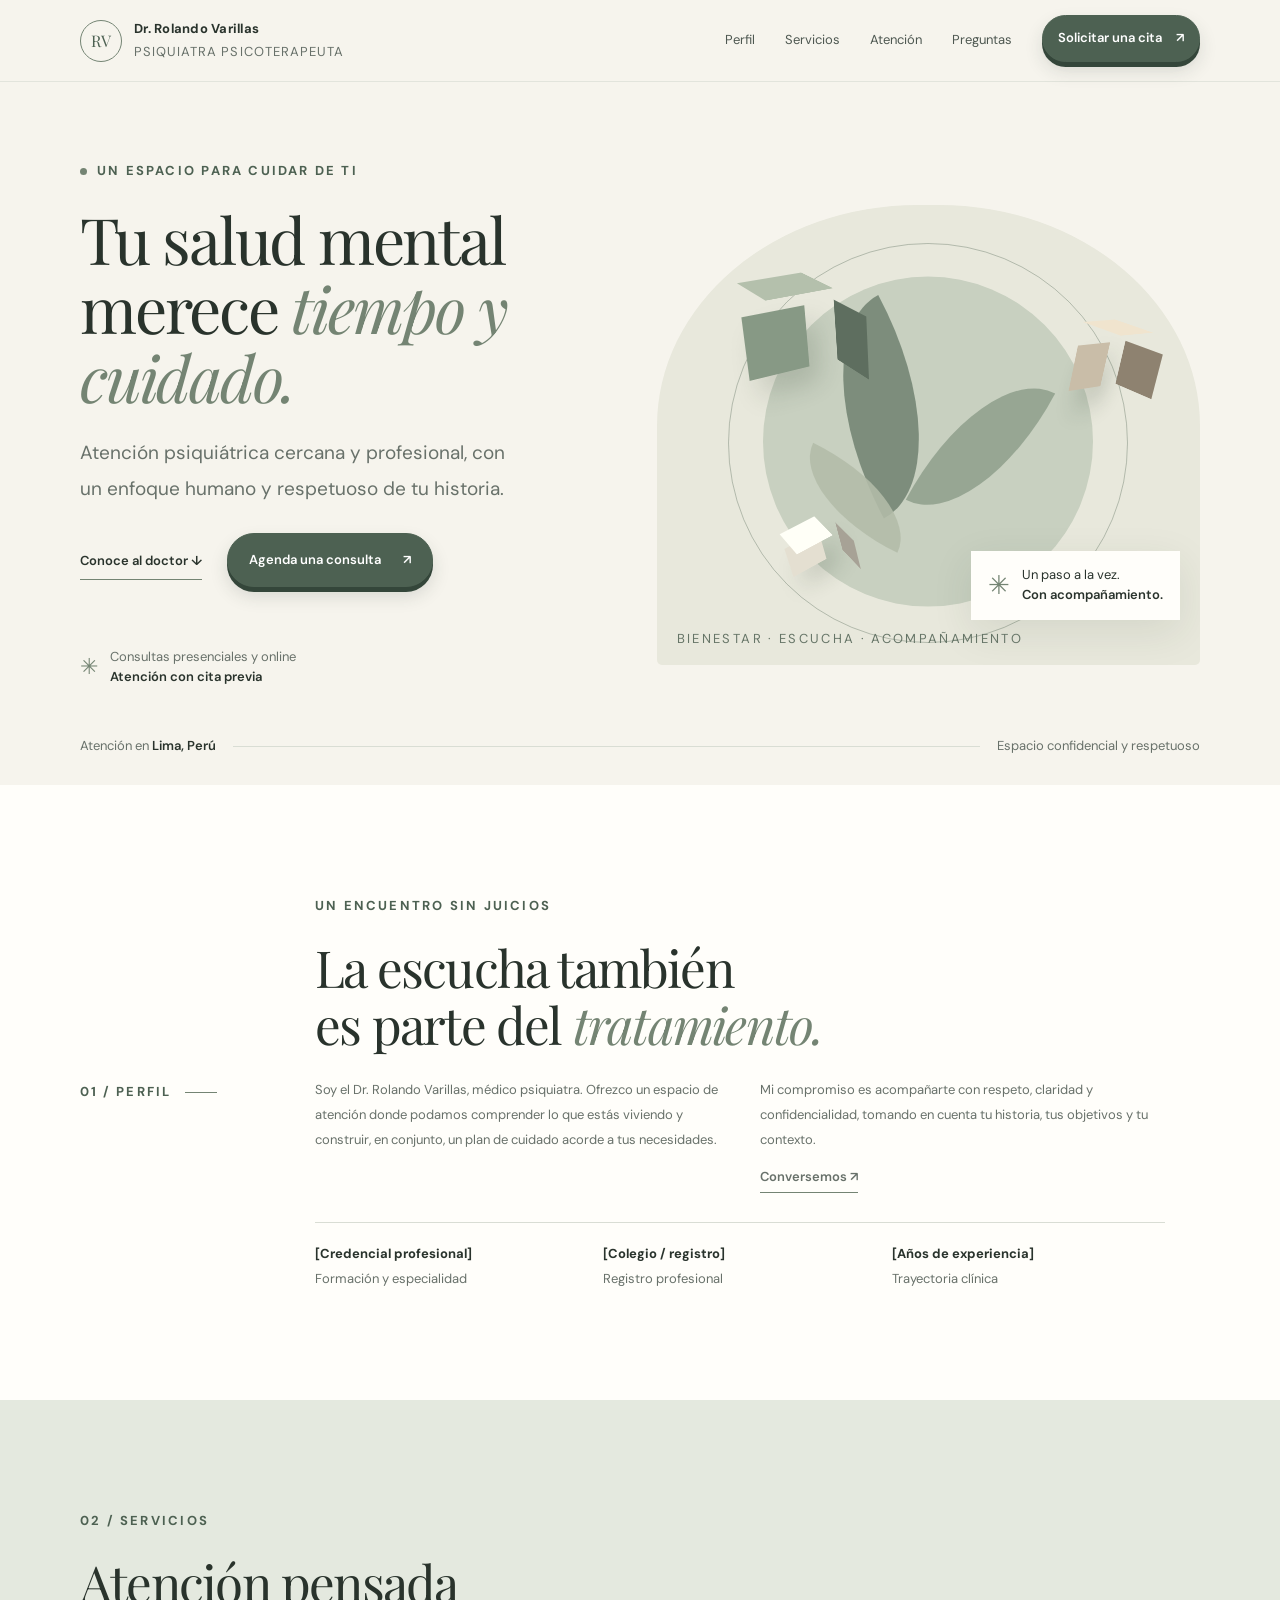
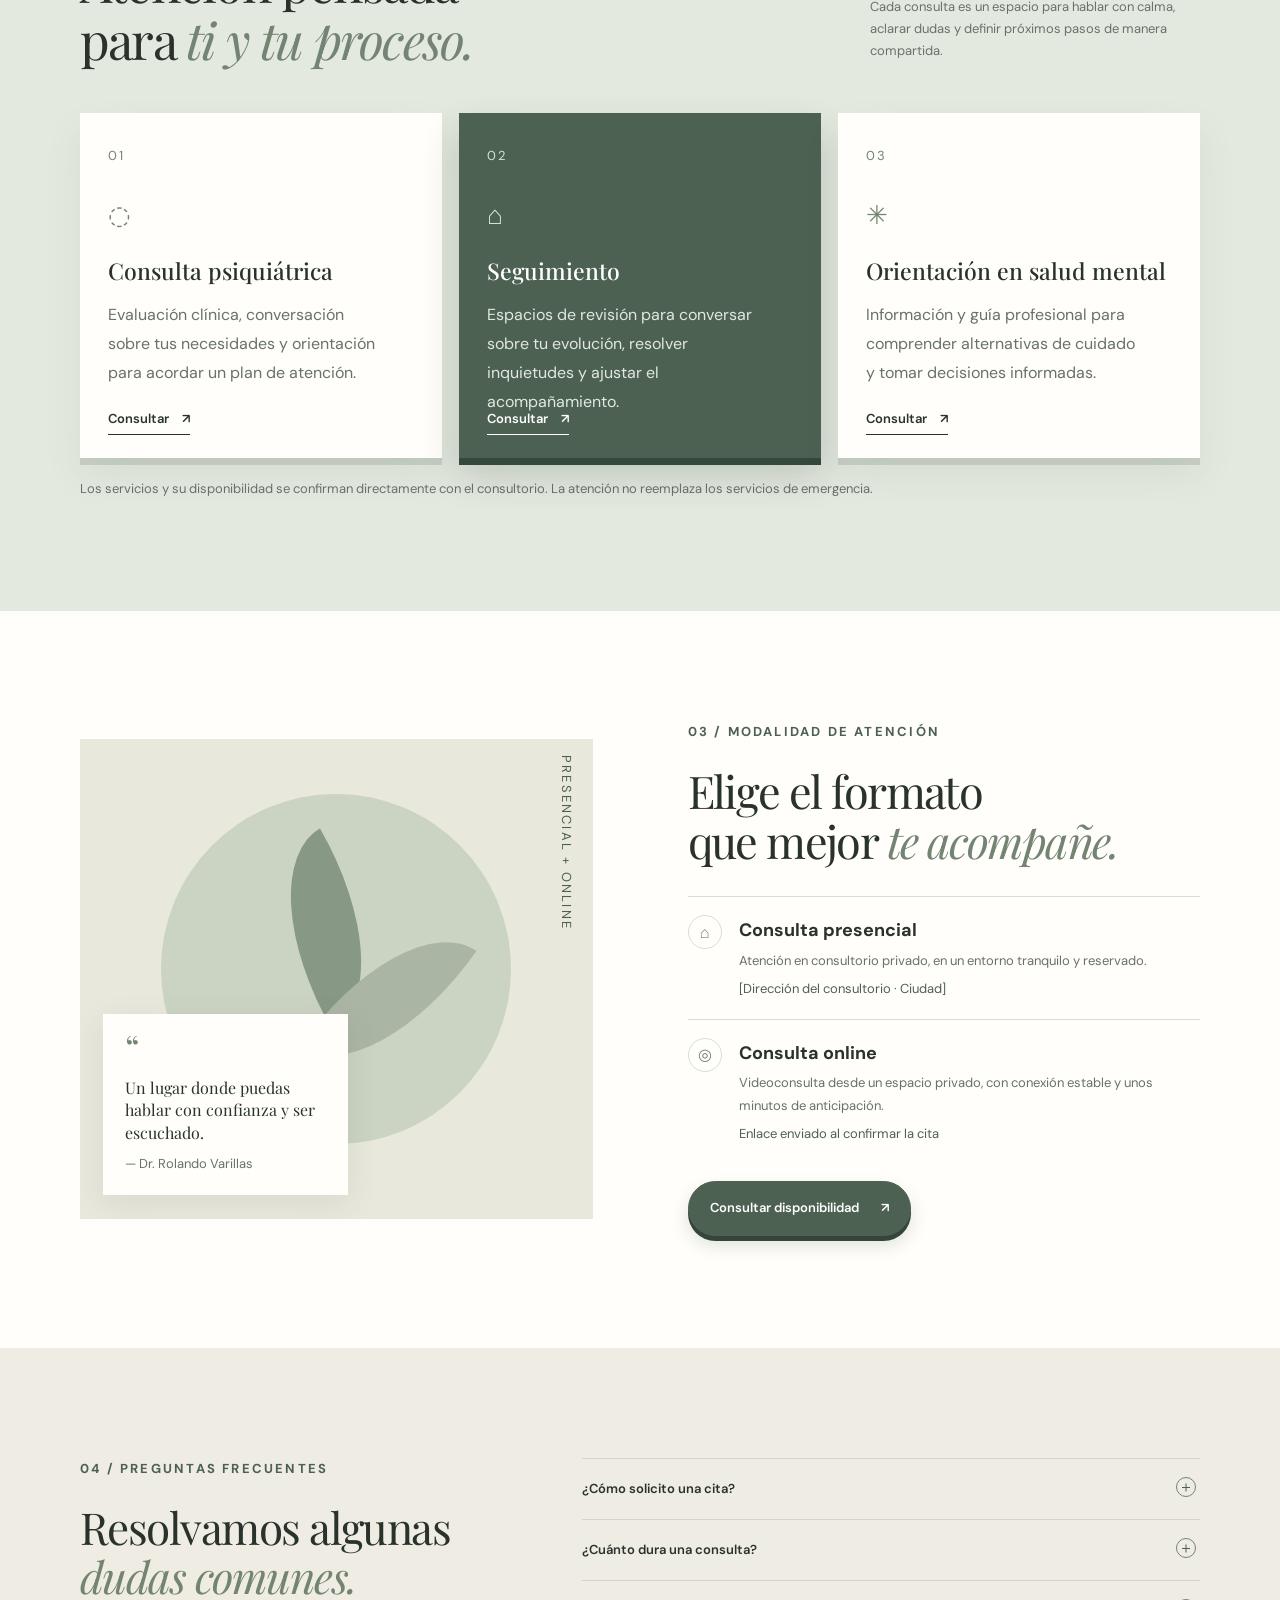
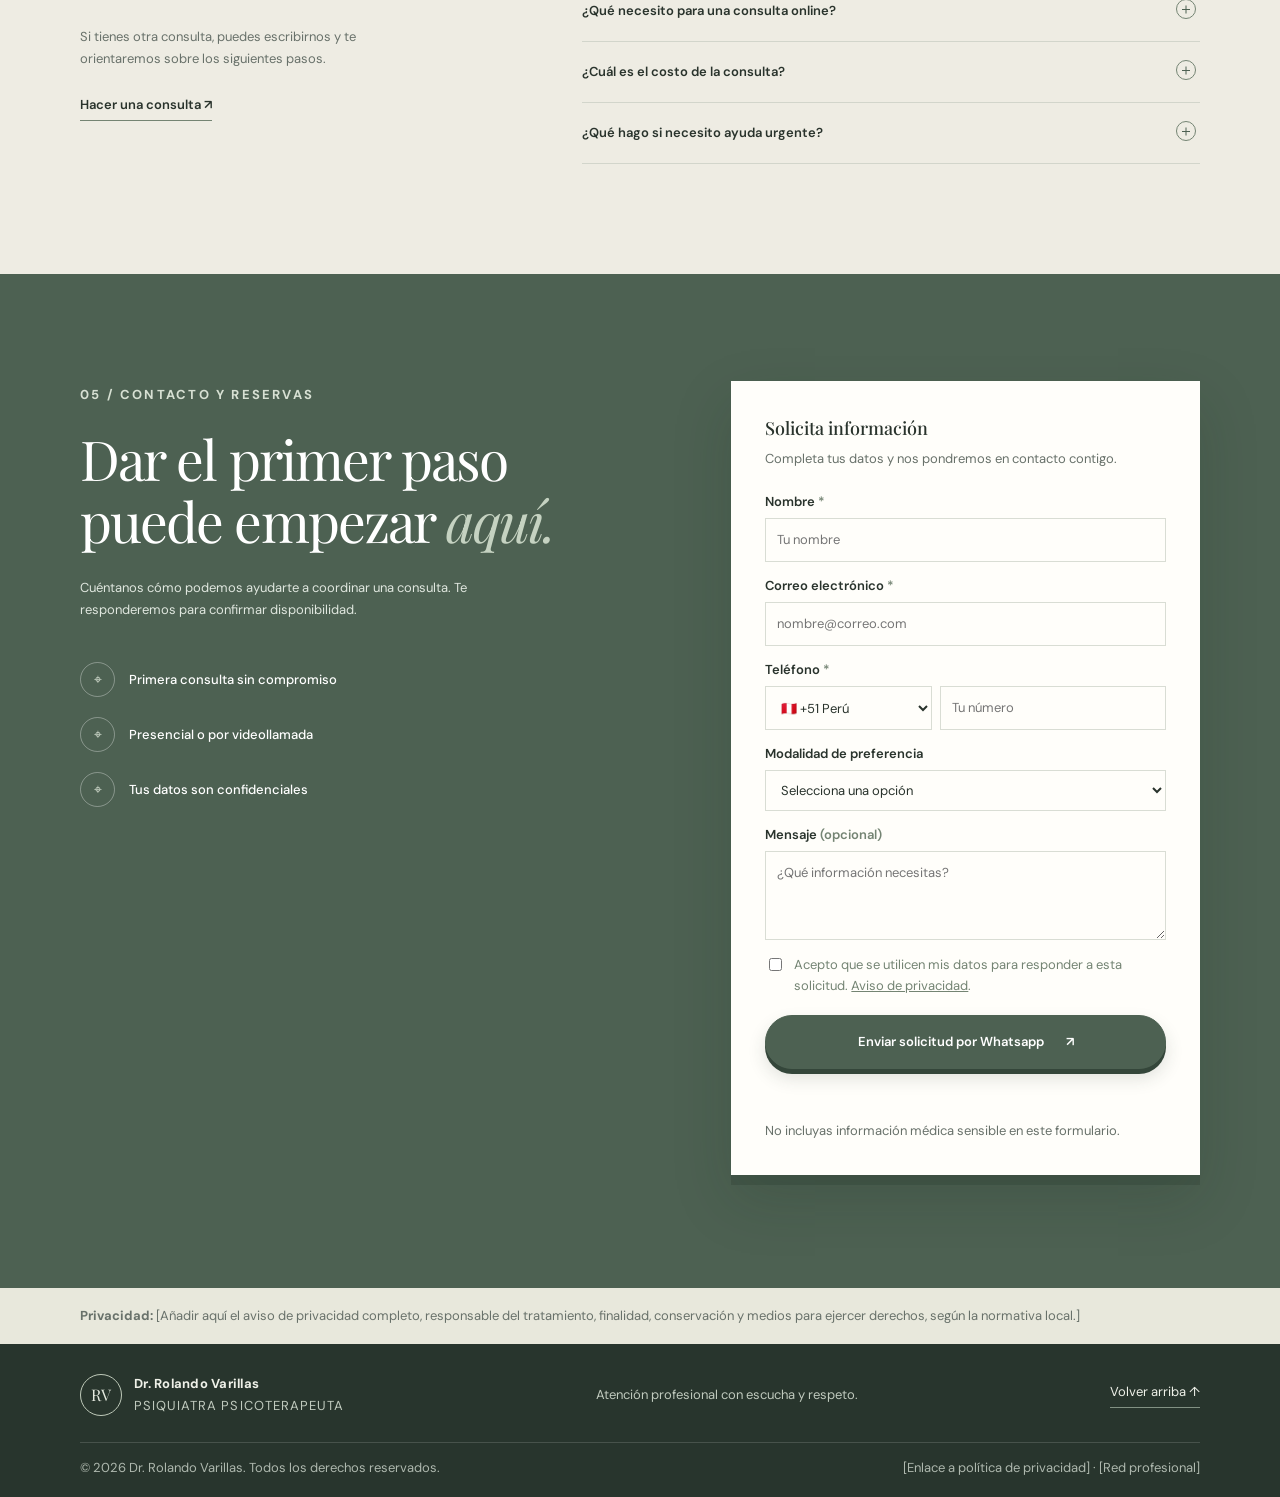
==== commit 09ba00ac: "Add files via upload" ====
--- a/NUEVO/index.html
+++ b/NUEVO/index.html
@@ -48,7 +48,7 @@
           <span class="art-caption">BIENESTAR · ESCUCHA · ACOMPAÑAMIENTO</span>
         </div>
       </div>
-      <div class="container hero-bottom"><span>Atención en <strong>[Ciudad, país]</strong></span><span class="bottom-line"></span><span>Espacio confidencial y respetuoso</span></div>
+      <div class="container hero-bottom"><span>Atención en <strong>Lima, Perú</strong></span><span class="bottom-line"></span><span>Espacio confidencial y respetuoso</span></div>
     </section>
 
     <section class="intro section" id="perfil">
@@ -106,7 +106,7 @@
           <label for="modality">Modalidad de preferencia</label><select id="modality" name="modality"><option value="">Selecciona una opción</option><option>Presencial</option><option>Online</option><option>Indistinta</option></select>
           <label for="message">Mensaje <span class="optional">(opcional)</span></label><textarea id="message" name="message" rows="3" placeholder="¿Qué información necesitas?"></textarea>
           <label class="consent"><input type="checkbox" id="consent" required><span>Acepto que se utilicen mis datos para responder a esta solicitud. <a href="#privacidad">Aviso de privacidad</a>.</span></label>
-          <button class="button form-submit" type="submit">Preparar solicitud <span aria-hidden="true">↗</span></button><p class="form-status" id="form-status" role="status" aria-live="polite"></p><small class="privacy-note">No incluyas información médica sensible en este formulario.</small>
+          <button class="button form-submit" type="submit">Enviar solicitud por Whatsapp<span aria-hidden="true">↗</span></button><p class="form-status" id="form-status" role="status" aria-live="polite"></p><small class="privacy-note">No incluyas información médica sensible en este formulario.</small>
         </form>
       </div>
     </section>
--- a/NUEVO/styles.css
+++ b/NUEVO/styles.css
@@ -1,11 +1,11 @@
-:root{--sage:#748473;--sage-dark:#4d6152;--sage-light:#e4e9df;--cream:#f6f4ed;--paper:#fffefa;--sand:#e9e2d4;--ink:#29332c;--muted:#68716a;--line:#d9ddd4;--serif:"Playfair Display",Georgia,serif;--sans:"DM Sans",Arial,sans-serif}*{box-sizing:border-box}html{scroll-behavior:smooth;scroll-padding-top:90px}body{margin:0;background:var(--cream);color:var(--ink);font-family:var(--sans);font-size:15px;line-height:1.7}a{color:inherit;text-decoration:none}button,input,select,textarea{font:inherit}.container{width:min(1120px,calc(100% - 48px));margin-inline:auto}.section{padding:110px 0}.skip-link{position:absolute;left:-999px;top:8px;background:#fff;padding:10px;z-index:20}.skip-link:focus{left:8px}.site-header{height:82px;position:sticky;top:0;z-index:10;background:rgba(246,244,237,.94);backdrop-filter:blur(12px);border-bottom:1px solid rgba(217,221,212,.7)}.nav-wrap{height:100%;display:flex;align-items:center;justify-content:space-between}.brand{display:flex;align-items:center;gap:12px}.brand-mark{width:42px;height:42px;border:1px solid var(--sage);border-radius:50%;display:grid;place-items:center;font-family:var(--serif);font-size:17px;color:var(--sage-dark)}.brand strong,.brand small{display:block}.brand strong{font-size:13px;letter-spacing:.02em}.brand small{font-size:10px;color:var(--muted);letter-spacing:.08em;text-transform:uppercase}.primary-nav{display:flex;align-items:center;gap:30px;font-size:12px}.primary-nav>a:not(.button){color:#4e5851}.primary-nav>a:not(.button):hover,.text-link:hover{color:var(--sage)}.button{display:inline-flex;align-items:center;justify-content:center;gap:22px;padding:15px 21px;background:var(--sage-dark);color:#fff;border:1px solid var(--sage-dark);font-size:12px;font-weight:600;transition:background .2s,transform .2s}.button:hover{background:#3d5042;transform:translateY(-1px)}.button-small{padding:11px 15px;gap:14px}.menu-toggle{display:none}.hero{padding:78px 0 28px;overflow:hidden}.hero-grid{display:grid;grid-template-columns:1.03fr .97fr;align-items:center;min-height:475px}.hero-copy{padding:0 0 22px}.eyebrow{display:flex;align-items:center;gap:10px;color:var(--sage-dark);font-size:10px;font-weight:700;letter-spacing:.17em;text-transform:uppercase;margin:0 0 22px}.eyebrow-dot{width:7px;height:7px;background:var(--sage);border-radius:50%}h1,h2,h3,p{margin-top:0}h1,h2{font-family:var(--serif);font-weight:400;letter-spacing:-.035em}
-h1{font-size:clamp(48px,5.6vw,76px);line-height:1.08;max-width:620px;margin-bottom:24px}h1 em,h2 em{color:var(--sage);font-weight:400}
+:root{--sage:#748473;--sage-dark:#4d6152;--sage-light:#e4e9df;--cream:#f6f4ed;--paper:#fffefa;--sand:#e9e2d4;--ink:#29332c;--muted:#68716a;--line:#d9ddd4;--serif:"Playfair Display",Georgia,serif;--sans:"DM Sans",Arial,sans-serif}*{box-sizing:border-box}html{scroll-behavior:smooth;scroll-padding-top:90px}body{margin:0;background:var(--cream);color:var(--ink);font-family:var(--sans);font-size:14px;line-height:1.7}a{color:inherit;text-decoration:none}button,input,select,textarea{font:inherit}.container{width:min(1120px,calc(100% - 48px));margin-inline:auto}.section{padding:110px 0}.skip-link{position:absolute;left:-999px;top:8px;background:#fff;padding:10px;z-index:20}.skip-link:focus{left:8px}.site-header{height:82px;position:sticky;top:0;z-index:10;background:rgba(246,244,237,.94);backdrop-filter:blur(12px);border-bottom:1px solid rgba(217,221,212,.7)}.nav-wrap{height:100%;display:flex;align-items:center;justify-content:space-between}.brand{display:flex;align-items:center;gap:12px}.brand-mark{width:42px;height:42px;border:1px solid var(--sage);border-radius:50%;display:grid;place-items:center;font-family:var(--serif);font-size:16px;color:var(--sage-dark)}.brand strong,.brand small{display:block}.brand strong{font-size:13px;letter-spacing:.02em}.brand small{font-size:13px;color:var(--muted);letter-spacing:.08em;text-transform:uppercase}.primary-nav{display:flex;align-items:center;gap:30px;font-size:13px}.primary-nav>a:not(.button){color:#4e5851}.primary-nav>a:not(.button):hover,.text-link:hover{color:var(--sage)}.button{display:inline-flex;align-items:center;justify-content:center;gap:22px;padding:15px 21px;background:var(--sage-dark);color:#fff;border:1px solid var(--sage-dark);font-size:13px;font-weight:600;transition:background .2s,transform .2s}.button:hover{background:#3d5042;transform:translateY(-1px)}.button-small{padding:11px 15px;gap:14px}.menu-toggle{display:none}.hero{padding:78px 0 28px;overflow:hidden}.hero-grid{display:grid;grid-template-columns:1.03fr .97fr;align-items:center;min-height:475px}.hero-copy{padding:0 0 22px}.eyebrow{display:flex;align-items:center;gap:10px;color:var(--sage-dark);font-size:13px;font-weight:700;letter-spacing:.17em;text-transform:uppercase;margin:0 0 22px}.eyebrow-dot{width:7px;height:7px;background:var(--sage);border-radius:50%}h1,h2,h3,p{margin-top:0}h1,h2{font-family:var(--serif);font-weight:400;letter-spacing:-.035em}
+h1{font-size:clamp(36px,5.6vw,64px);line-height:1.08;max-width:620px;margin-bottom:24px}h1 em,h2 em{color:var(--sage);font-weight:400}
 
-h2{font-size:clamp(38px,4.5vw,58px);line-height:1.12;margin-bottom:26px}.hero-lead{max-width:440px;color:var(--muted);font-size:20px;line-height:1.85;margin-bottom:29px}.hero-actions{display:flex;align-items:center;gap:25px}.text-link{font-size:12px;font-weight:600;border-bottom:1px solid var(--sage);padding:7px 0}.hero-note{display:flex;align-items:center;gap:12px;margin-top:58px;color:var(--muted);font-size:11px;line-height:1.55}.hero-note strong{color:var(--ink);font-weight:600}.note-icon{font-size:23px;color:var(--sage)}.hero-art{height:460px;position:relative;background:#e8e8dc;overflow:hidden;border-radius:48% 48% 5px 5px}.art-circle{position:absolute;width:330px;height:330px;left:50%;top:50%;transform:translate(-50%,-48%);border-radius:50%;background:#c8d0c0}.art-orbit{position:absolute;width:400px;height:400px;left:50%;top:50%;transform:translate(-50%,-48%);border:1px solid rgba(77,97,82,.35);border-radius:50%}.art-leaf{position:absolute;width:100px;height:200px;left:50%;top:50%;background:var(--sage);border-radius:100% 0 100% 0;transform-origin:bottom center;opacity:.88}.leaf-one{transform:translate(-50%,-70%) rotate(-28deg)}.leaf-two{transform:translate(-36%,-58%) rotate(28deg) scale(.82);background:#91a18e}.leaf-three{transform:translate(-67%,-55%) rotate(-64deg) scale(.62);background:#b3bca9}.art-card{position:absolute;right:20px;bottom:45px;display:flex;align-items:center;gap:12px;padding:14px 17px;background:var(--paper);box-shadow:0 12px 40px rgba(43,57,44,.1);font-size:11px;line-height:1.55}.art-card strong{font-weight:600}.art-sun{font-size:27px;color:var(--sage)}.art-caption{position:absolute;left:20px;bottom:14px;font-size:8px;letter-spacing:.18em;color:#667567}.hero-bottom{display:flex;align-items:center;gap:17px;padding-top:26px;color:var(--muted);font-size:10px}.hero-bottom strong{color:var(--ink);font-weight:600}.bottom-line{height:1px;flex:1;background:var(--line)}.intro{background:var(--paper)}.intro-grid{display:grid;grid-template-columns:190px 1fr;gap:45px}.section-label{display:flex;align-items:center;gap:14px;color:var(--sage-dark);font-size:9px;letter-spacing:.16em;font-weight:700}.label-line{height:1px;background:var(--sage);width:32px}.intro-content{max-width:850px}.intro-content h2{margin-bottom:25px}.intro-columns{display:grid;grid-template-columns:1fr 1fr;gap:40px;color:var(--muted);font-size:13px}.intro-columns p{line-height:1.9}.credentials{display:grid;grid-template-columns:repeat(3,1fr);gap:15px;margin-top:34px;padding-top:20px;border-top:1px solid var(--line)}.credentials strong,.credentials span{display:block}.credentials strong{font-size:12px}.credentials span{font-size:10px;color:var(--muted);margin-top:3px}.services{background:var(--sage-light)}.section-heading{display:flex;align-items:end;justify-content:space-between;margin-bottom:47px}.section-heading h2{margin-bottom:0}.section-heading>p{max-width:330px;color:var(--muted);font-size:13px;margin:0 0 6px}.service-grid{display:grid;grid-template-columns:repeat(3,1fr);gap:17px}.service-card{position:relative;background:var(--paper);padding:31px 28px 26px;min-height:280px}.service-card.featured{background:var(--sage-dark);color:#fff}.service-number{font-size:9px;color:var(--sage);letter-spacing:.16em}.featured .service-number,.featured .service-icon{color:#d4dfd1}.service-icon{display:block;font-size:27px;color:var(--sage);margin:25px 0 14px}.service-card 
+h2{font-size:clamp(31px,4.5vw,51px);line-height:1.12;margin-bottom:26px}.hero-lead{max-width:440px;color:var(--muted);font-size:19px;line-height:1.85;margin-bottom:29px}.hero-actions{display:flex;align-items:center;gap:25px}.text-link{font-size:13px;font-weight:600;border-bottom:1px solid var(--sage);padding:7px 0}.hero-note{display:flex;align-items:center;gap:12px;margin-top:58px;color:var(--muted);font-size:13px;line-height:1.55}.hero-note strong{color:var(--ink);font-weight:600}.note-icon{font-size:22px;color:var(--sage)}.hero-art{height:460px;position:relative;background:#e8e8dc;overflow:hidden;border-radius:48% 48% 5px 5px}.art-circle{position:absolute;width:330px;height:330px;left:50%;top:50%;transform:translate(-50%,-48%);border-radius:50%;background:#c8d0c0}.art-orbit{position:absolute;width:400px;height:400px;left:50%;top:50%;transform:translate(-50%,-48%);border:1px solid rgba(77,97,82,.35);border-radius:50%}.art-leaf{position:absolute;width:100px;height:200px;left:50%;top:50%;background:var(--sage);border-radius:100% 0 100% 0;transform-origin:bottom center;opacity:.88}.leaf-one{transform:translate(-50%,-70%) rotate(-28deg)}.leaf-two{transform:translate(-36%,-58%) rotate(28deg) scale(.82);background:#91a18e}.leaf-three{transform:translate(-67%,-55%) rotate(-64deg) scale(.62);background:#b3bca9}.art-card{position:absolute;right:20px;bottom:45px;display:flex;align-items:center;gap:12px;padding:14px 17px;background:var(--paper);box-shadow:0 12px 40px rgba(43,57,44,.1);font-size:13px;line-height:1.55}.art-card strong{font-weight:600}.art-sun{font-size:26px;color:var(--sage)}.art-caption{position:absolute;left:20px;bottom:14px;font-size:13px;letter-spacing:.18em;color:#667567}.hero-bottom{display:flex;align-items:center;gap:17px;padding-top:26px;color:var(--muted);font-size:13px}.hero-bottom strong{color:var(--ink);font-weight:600}.bottom-line{height:1px;flex:1;background:var(--line)}.intro{background:var(--paper)}.intro-grid{display:grid;grid-template-columns:190px 1fr;gap:45px}.section-label{display:flex;align-items:center;gap:14px;color:var(--sage-dark);font-size:13px;letter-spacing:.16em;font-weight:700}.label-line{height:1px;background:var(--sage);width:32px}.intro-content{max-width:850px}.intro-content h2{margin-bottom:25px}.intro-columns{display:grid;grid-template-columns:1fr 1fr;gap:40px;color:var(--muted);font-size:13px}.intro-columns p{line-height:1.9}.credentials{display:grid;grid-template-columns:repeat(3,1fr);gap:15px;margin-top:34px;padding-top:20px;border-top:1px solid var(--line)}.credentials strong,.credentials span{display:block}.credentials strong{font-size:13px}.credentials span{font-size:13px;color:var(--muted);margin-top:3px}.services{background:var(--sage-light)}.section-heading{display:flex;align-items:end;justify-content:space-between;margin-bottom:47px}.section-heading h2{margin-bottom:0}.section-heading>p{max-width:330px;color:var(--muted);font-size:13px;margin:0 0 6px}.service-grid{display:grid;grid-template-columns:repeat(3,1fr);gap:17px}.service-card{position:relative;background:var(--paper);padding:31px 28px 26px;min-height:280px}.service-card.featured{background:var(--sage-dark);color:#fff}.service-number{font-size:13px;color:var(--sage);letter-spacing:.16em}.featured .service-number,.featured .service-icon{color:#d4dfd1}.service-icon{display:block;font-size:26px;color:var(--sage);margin:25px 0 14px}.service-card 
 
-h3{font-family:var(--serif);font-weight:500;font-size:30px;margin-bottom:11px}.service-card p{font-size:17px;line-height:1.8;color:var(--muted);max-width:280px}.featured p{color:#e1e8df}.service-card>a{position:absolute;bottom:23px;font-size:10px;font-weight:600;border-bottom:1px solid currentColor;padding-bottom:4px}.service-card>a span{margin-left:10px}.service-note{font-size:10px;color:var(--muted);margin:18px 0 0}.care{background:var(--paper)}.care-grid{display:grid;grid-template-columns:1fr 1fr;gap:95px;align-items:center}.care-visual{height:480px;background:#e8e8dc;position:relative;overflow:hidden}.care-shape{position:absolute;width:350px;height:350px;border-radius:50%;background:#cbd3c3;left:50%;top:48%;transform:translate(-50%,-50%)}.care-shape:before,.care-shape:after{content:"";position:absolute;width:90px;height:180px;border-radius:100% 0 100% 0;background:#879985;top:45px;left:120px;transform:rotate(-30deg)}.care-shape:after{left:182px;top:115px;transform:rotate(35deg);background:#aab5a4}.care-quote{position:absolute;left:23px;bottom:24px;background:var(--paper);padding:19px 22px;width:245px;box-shadow:0 8px 30px #45554518}.care-quote>span{font-family:var(--serif);font-size:36px;color:var(--sage);line-height:.8}.care-quote p{font-family:var(--serif);font-size:17px;line-height:1.4;margin:8px 0}.care-quote small{font-size:9px;color:var(--muted)}.care-stamp{position:absolute;right:16px;top:16px;font-size:8px;letter-spacing:.17em;color:var(--sage-dark);writing-mode:vertical-rl}.care-content h2{font-size:clamp(36px,4vw,52px);margin-bottom:31px}.modality{display:flex;gap:17px;padding:18px 0;border-top:1px solid var(--line)}.modality-icon{display:grid;place-items:center;flex:0 0 34px;height:34px;border:1px solid var(--line);border-radius:50%;color:var(--sage);font-size:17px}.modality h3{font-size:13px;margin:0 0 4px}.modality p{font-size:11px;color:var(--muted);margin:0 0 5px}.modality small{font-size:9px;color:var(--sage-dark)}.care-content>.button{margin-top:20px}.faq{background:#eeece3}.faq-grid{display:grid;grid-template-columns:.8fr 1.2fr;gap:90px}.faq-grid h2{font-size:clamp(37px,4vw,51px)}.faq-aside{color:var(--muted);font-size:12px;max-width:300px;margin-bottom:23px}.faq-list details{border-bottom:1px solid #d2d5cb}.faq-list details:first-child{border-top:1px solid #d2d5cb}.faq-list summary{position:relative;list-style:none;cursor:pointer;padding:19px 38px 19px 0;font-size:13px;font-weight:600}.faq-list summary::-webkit-details-marker{display:none}.faq-plus{position:absolute;right:4px;top:18px;width:20px;height:20px;border:1px solid var(--sage);border-radius:50%}.faq-plus:before,.faq-plus:after{content:"";position:absolute;width:8px;height:1px;background:var(--sage-dark);top:9px;left:5px}.faq-plus:after{transform:rotate(90deg);transition:transform .2s}.faq-list details[open] .faq-plus:after{transform:rotate(0)}.faq-list details p{font-size:12px;color:var(--muted);line-height:1.8;max-width:600px;padding:0 30px 16px 0;margin:0}.contact{background:var(--sage-dark);color:white}.contact-grid{display:grid;grid-template-columns:1fr .85fr;gap:100px;align-items:start}.contact .eyebrow{color:#d7e0d3}.contact-copy h2{font-size:clamp(40px,4.8vw,62px)}.contact-copy h2 em{color:#c5d2c1}.contact-copy>p:not(.eyebrow){color:#e0e7df;max-width:410px;font-size:13px}.contact-details{margin-top:41px;display:grid;gap:20px}.contact-item{display:flex;gap:14px;align-items:center}.contact-item>span:first-child{width:35px;height:35px;border:1px solid #ffffff55;border-radius:50%;display:grid;place-items:center;color:#d7e0d3}.contact-item small,.contact-item strong{display:block}.contact-item small{font-size:9px;color:#d0dacf}.contact-item strong{font-size:11px;font-weight:500}.contact-form{background:var(--paper);color:var(--ink);padding:32px 34px}.contact-form h3{font-family:var(--serif);font-size:25px;font-weight:500;margin:0 0 4px}.contact-form>p{font-size:11px;color:var(--muted);margin-bottom:21px}.contact-form label:not(.consent){display:block;font-size:10px;font-weight:600;margin:13px 0 5px}.contact-form label span{color:var(--sage)}.contact-form input:not([type=checkbox]),.contact-form select,.contact-form textarea{display:block;width:100%;border:1px solid var(--line);background:#fffefa;padding:10px 11px;font-size:11px;color:var(--ink);border-radius:0}.contact-form input:focus,.contact-form select:focus,.contact-form textarea:focus{outline:2px solid #9eae9a;outline-offset:1px}.contact-form textarea{resize:vertical}.consent{display:flex;align-items:flex-start;gap:9px;font-size:9px;line-height:1.6;color:var(--muted);margin:15px 0}.consent input{margin-top:3px;accent-color:var(--sage-dark)}.consent a{text-decoration:underline}.form-submit{width:100%;margin-top:6px;cursor:pointer}.form-status{min-height:18px;font-size:10px;color:var(--sage-dark);margin:10px 0 0}.form-status.error{color:#a33c36}.privacy-note{display:block;color:var(--muted);font-size:9px;margin-top:5px}.privacy-note-section{background:#e8e8dc;padding:17px 0}.privacy-note-section p{font-size:9px;color:var(--muted);margin:0}.site-footer{background:#28352d;color:#eff1e9;padding:29px 0 18px}.footer-top{display:flex;align-items:center;justify-content:space-between;padding-bottom:25px;border-bottom:1px solid #ffffff25}.footer-brand .brand-mark{border-color:#bec9b9;color:#e4e9df}.footer-brand small{color:#c0cabe}.footer-top>p{font-size:10px;color:#c0cabe;margin:0}.back-top{font-size:10px;border-bottom:1px solid #829183;padding-bottom:4px}.footer-bottom{display:flex;justify-content:space-between;padding-top:14px;color:#aeb8ae;font-size:9px}
-@media(max-width:850px){.section{padding:82px 0}.primary-nav{gap:17px}.primary-nav>a:not(.button){font-size:15px}.hero-grid{min-height:400px}.hero-art{height:390px}.art-circle{width:285px;height:285px}.art-orbit{width:340px;height:340px}.art-leaf{height:165px;width:82px}.intro-grid{grid-template-columns:130px 1fr;gap:25px}.care-grid{gap:48px}.care-visual{height:420px}.faq-grid{gap:45px}.contact-grid{gap:45px}}
-@media(max-width:650px){html{scroll-padding-top:72px}.container{width:min(100% - 36px,500px)}.site-header{height:70px}.brand-mark{width:37px;height:37px}.brand strong{font-size:12px}.brand small{font-size:9px}.menu-toggle{display:flex;flex-direction:column;gap:5px;border:0;background:none;padding:10px;cursor:pointer}.menu-toggle span{width:22px;height:1px;background:var(--ink)}.primary-nav{display:none;position:absolute;top:69px;left:0;right:0;padding:18px;background:var(--cream);border-bottom:1px solid var(--line);align-items:stretch;gap:0;box-shadow:0 12px 18px #26342912}.primary-nav.is-open{display:flex;flex-direction:column}.primary-nav>a:not(.button){padding:12px 6px;border-bottom:1px solid var(--line);font-size:13px}.primary-nav .button{margin-top:14px}.hero{padding:47px 0 25px}.hero-grid{grid-template-columns:1fr;gap:36px}.hero-copy{padding:0}.eyebrow{font-size:9px;margin-bottom:17px}h1{font-size:51px;max-width:450px}.hero-lead{font-size:14px}.hero-note{margin-top:32px}.hero-art{height:340px;border-radius:46% 46% 4px 4px}.art-circle{width:250px;height:250px}.art-orbit{width:300px;height:300px}.art-leaf{height:145px;width:72px}.art-card{right:10px;bottom:38px;padding:10px 12px;font-size:9px}.art-caption{font-size:7px;left:10px}.hero-bottom{font-size:8px;gap:9px;padding-top:18px}.intro-grid{display:block}.section-label{margin-bottom:32px}.intro-content h2{font-size:43px}.intro-columns{grid-template-columns:1fr;gap:7px;font-size:12px}.credentials{gap:9px}.credentials strong{font-size:10px}.credentials span{font-size:9px}.section-heading{display:block;margin-bottom:30px}.section-heading>p{margin-top:18px;max-width:400px}.service-grid{grid-template-columns:1fr;gap:11px}.service-card{min-height:245px;padding:25px}.service-icon{margin:16px 0 9px}.care-grid{grid-template-columns:1fr;gap:40px}.care-visual{height:350px}.care-shape{width:285px;height:285px}.care-shape:before{left:95px}.care-shape:after{left:154px}.care-content h2{font-size:43px}.faq-grid{grid-template-columns:1fr;gap:30px}.faq-grid h2{font-size:43px}.contact-grid{grid-template-columns:1fr;gap:38px}.contact-copy h2{font-size:49px}.contact-form{padding:25px 21px}.footer-top{align-items:flex-start;gap:18px;flex-wrap:wrap}.footer-top>p{order:3;width:100%}.footer-bottom{display:grid;gap:6px;font-size:8px}.privacy-note-section{padding:14px 0}}
+h3{font-family:var(--serif);font-weight:500;font-size:23px;margin-bottom:11px}.service-card p{font-size:16px;line-height:1.8;color:var(--muted);max-width:280px}.featured p{color:#e1e8df}.service-card>a{position:absolute;bottom:23px;font-size:13px;font-weight:600;border-bottom:1px solid currentColor;padding-bottom:4px}.service-card>a span{margin-left:10px}.service-note{font-size:13px;color:var(--muted);margin:18px 0 0}.care{background:var(--paper)}.care-grid{display:grid;grid-template-columns:1fr 1fr;gap:95px;align-items:center}.care-visual{height:480px;background:#e8e8dc;position:relative;overflow:hidden}.care-shape{position:absolute;width:350px;height:350px;border-radius:50%;background:#cbd3c3;left:50%;top:48%;transform:translate(-50%,-50%)}.care-shape:before,.care-shape:after{content:"";position:absolute;width:90px;height:180px;border-radius:100% 0 100% 0;background:#879985;top:45px;left:120px;transform:rotate(-30deg)}.care-shape:after{left:182px;top:115px;transform:rotate(35deg);background:#aab5a4}.care-quote{position:absolute;left:23px;bottom:24px;background:var(--paper);padding:19px 22px;width:245px;box-shadow:0 8px 30px #45554518}.care-quote>span{font-family:var(--serif);font-size:35px;color:var(--sage);line-height:.8}.care-quote p{font-family:var(--serif);font-size:16px;line-height:1.4;margin:8px 0}.care-quote small{font-size:13px;color:var(--muted)}.care-stamp{position:absolute;right:16px;top:16px;font-size:13px;letter-spacing:.17em;color:var(--sage-dark);writing-mode:vertical-rl}.care-content h2{font-size:clamp(29px,4vw,45px);margin-bottom:31px}.modality{display:flex;gap:17px;padding:18px 0;border-top:1px solid var(--line)}.modality-icon{display:grid;place-items:center;flex:0 0 34px;height:34px;border:1px solid var(--line);border-radius:50%;color:var(--sage);font-size:16px}.modality h3{font-size:18px;margin:0 0 4px}.modality p{font-size:13px;color:var(--muted);margin:0 0 5px}.modality small{font-size:13px;color:var(--sage-dark)}.care-content>.button{margin-top:20px}.faq{background:#eeece3}.faq-grid{display:grid;grid-template-columns:.8fr 1.2fr;gap:90px}.faq-grid h2{font-size:clamp(30px,4vw,44px)}.faq-aside{color:var(--muted);font-size:13px;max-width:300px;margin-bottom:23px}.faq-list details{border-bottom:1px solid #d2d5cb}.faq-list details:first-child{border-top:1px solid #d2d5cb}.faq-list summary{position:relative;list-style:none;cursor:pointer;padding:19px 38px 19px 0;font-size:13px;font-weight:600}.faq-list summary::-webkit-details-marker{display:none}.faq-plus{position:absolute;right:4px;top:18px;width:20px;height:20px;border:1px solid var(--sage);border-radius:50%}.faq-plus:before,.faq-plus:after{content:"";position:absolute;width:8px;height:1px;background:var(--sage-dark);top:9px;left:5px}.faq-plus:after{transform:rotate(90deg);transition:transform .2s}.faq-list details[open] .faq-plus:after{transform:rotate(0)}.faq-list details p{font-size:13px;color:var(--muted);line-height:1.8;max-width:600px;padding:0 30px 16px 0;margin:0}.contact{background:var(--sage-dark);color:white}.contact-grid{display:grid;grid-template-columns:1fr .85fr;gap:100px;align-items:start}.contact .eyebrow{color:#d7e0d3}.contact-copy h2{font-size:clamp(33px,4.8vw,55px)}.contact-copy h2 em{color:#c5d2c1}.contact-copy>p:not(.eyebrow){color:#e0e7df;max-width:410px;font-size:13px}.contact-details{margin-top:41px;display:grid;gap:20px}.contact-item{display:flex;gap:14px;align-items:center}.contact-item>span:first-child{width:35px;height:35px;border:1px solid #ffffff55;border-radius:50%;display:grid;place-items:center;color:#d7e0d3}.contact-item small,.contact-item strong{display:block}.contact-item small{font-size:13px;color:#d0dacf}.contact-item strong{font-size:13px;font-weight:500}.contact-form{background:var(--paper);color:var(--ink);padding:32px 34px}.contact-form h3{font-family:var(--serif);font-size:18px;font-weight:500;margin:0 0 4px}.contact-form>p{font-size:13px;color:var(--muted);margin-bottom:21px}.contact-form label:not(.consent){display:block;font-size:13px;font-weight:600;margin:13px 0 5px}.contact-form label span{color:var(--sage)}.contact-form input:not([type=checkbox]),.contact-form select,.contact-form textarea{display:block;width:100%;border:1px solid var(--line);background:#fffefa;padding:10px 11px;font-size:13px;color:var(--ink);border-radius:0}.contact-form input:focus,.contact-form select:focus,.contact-form textarea:focus{outline:2px solid #9eae9a;outline-offset:1px}.contact-form textarea{resize:vertical}.consent{display:flex;align-items:flex-start;gap:9px;font-size:13px;line-height:1.6;color:var(--muted);margin:15px 0}.consent input{margin-top:3px;accent-color:var(--sage-dark)}.consent a{text-decoration:underline}.form-submit{width:100%;margin-top:6px;cursor:pointer}.form-status{min-height:18px;font-size:13px;color:var(--sage-dark);margin:10px 0 0}.form-status.error{color:#a33c36}.privacy-note{display:block;color:var(--muted);font-size:13px;margin-top:5px}.privacy-note-section{background:#e8e8dc;padding:17px 0}.privacy-note-section p{font-size:13px;color:var(--muted);margin:0}.site-footer{background:#28352d;color:#eff1e9;padding:29px 0 18px}.footer-top{display:flex;align-items:center;justify-content:space-between;padding-bottom:25px;border-bottom:1px solid #ffffff25}.footer-brand .brand-mark{border-color:#bec9b9;color:#e4e9df}.footer-brand small{color:#c0cabe}.footer-top>p{font-size:13px;color:#c0cabe;margin:0}.back-top{font-size:13px;border-bottom:1px solid #829183;padding-bottom:4px}.footer-bottom{display:flex;justify-content:space-between;padding-top:14px;color:#aeb8ae;font-size:13px}
+@media(max-width:850px){.section{padding:82px 0}.primary-nav{gap:17px}.primary-nav>a:not(.button){font-size:14px}.hero-grid{min-height:400px}.hero-art{height:390px}.art-circle{width:285px;height:285px}.art-orbit{width:340px;height:340px}.art-leaf{height:165px;width:82px}.intro-grid{grid-template-columns:130px 1fr;gap:25px}.care-grid{gap:48px}.care-visual{height:420px}.faq-grid{gap:45px}.contact-grid{gap:45px}}
+@media(max-width:650px){html{scroll-padding-top:72px}.container{width:min(100% - 36px,500px)}.site-header{height:70px}.brand-mark{width:37px;height:37px}.brand strong{font-size:13px}.brand small{font-size:13px}.menu-toggle{display:flex;flex-direction:column;gap:5px;border:0;background:none;padding:10px;cursor:pointer}.menu-toggle span{width:22px;height:1px;background:var(--ink)}.primary-nav{display:none;position:absolute;top:69px;left:0;right:0;padding:18px;background:var(--cream);border-bottom:1px solid var(--line);align-items:stretch;gap:0;box-shadow:0 12px 18px #26342912}.primary-nav.is-open{display:flex;flex-direction:column}.primary-nav>a:not(.button){padding:12px 6px;border-bottom:1px solid var(--line);font-size:13px}.primary-nav .button{margin-top:14px}.hero{padding:47px 0 25px}.hero-grid{grid-template-columns:1fr;gap:36px}.hero-copy{padding:0}.eyebrow{font-size:13px;margin-bottom:17px}h1{font-size:39px;max-width:450px}.hero-lead{font-size:13px}.hero-note{margin-top:32px}.hero-art{height:340px;border-radius:46% 46% 4px 4px}.art-circle{width:250px;height:250px}.art-orbit{width:300px;height:300px}.art-leaf{height:145px;width:72px}.art-card{right:10px;bottom:38px;padding:10px 12px;font-size:13px}.art-caption{font-size:13px;left:10px}.hero-bottom{font-size:13px;gap:9px;padding-top:18px}.intro-grid{display:block}.section-label{margin-bottom:32px}.intro-content h2{font-size:36px}.intro-columns{grid-template-columns:1fr;gap:7px;font-size:13px}.credentials{gap:9px}.credentials strong{font-size:13px}.credentials span{font-size:13px}.section-heading{display:block;margin-bottom:30px}.section-heading>p{margin-top:18px;max-width:400px}.service-grid{grid-template-columns:1fr;gap:11px}.service-card{min-height:245px;padding:25px}.service-icon{margin:16px 0 9px}.care-grid{grid-template-columns:1fr;gap:40px}.care-visual{height:350px}.care-shape{width:285px;height:285px}.care-shape:before{left:95px}.care-shape:after{left:154px}.care-content h2{font-size:36px}.faq-grid{grid-template-columns:1fr;gap:30px}.faq-grid h2{font-size:36px}.contact-grid{grid-template-columns:1fr;gap:38px}.contact-copy h2{font-size:42px}.contact-form{padding:25px 21px}.footer-top{align-items:flex-start;gap:18px;flex-wrap:wrap}.footer-top>p{order:3;width:100%}.footer-bottom{display:grid;gap:6px;font-size:13px}.privacy-note-section{padding:14px 0}}
 @media(prefers-reduced-motion:reduce){*,*::before,*::after{scroll-behavior:auto!important;transition:none!important}}
 
 /* Volumen sutil para botones, tarjetas y bloques decorativos */
@@ -56,29 +56,9 @@
 @keyframes care-leaf-one{from{transform:rotate(-30deg) translateY(0)}to{transform:rotate(-24deg) translateY(-8px)}}
 @keyframes care-leaf-two{from{transform:rotate(35deg) translateY(0)}to{transform:rotate(29deg) translateY(-7px)}}
 @media(prefers-reduced-motion:reduce){.care-visual .care-shape,.care-visual .care-shape:before,.care-visual .care-shape:after{animation:none!important}}
-.button{border-radius:999px}
-/* Global typography increase requested: +5px from the existing type scale. */
-body{font-size:20px}
-.brand strong{font-size:18px}.brand small{font-size:15px}
-.primary-nav{font-size:17px}.primary-nav>a:not(.button){font-size:16px}
-.button{font-size:17px}.button-small{font-size:16px}
-.eyebrow{font-size:15px}
-.hero-lead{font-size:20px}.hero-note{font-size:16px}.hero-bottom{font-size:15px}
-.section-label{font-size:14px}.intro-columns{font-size:18px}.credentials strong{font-size:17px}.credentials span{font-size:15px}
-.section-heading>p{font-size:18px}.service-number{font-size:14px}.service-icon{font-size:32px}.service-card h3{font-size:28px}.service-card p{font-size:17px}.service-card>a{font-size:15px}.service-note{font-size:15px}
-.care-quote p{font-size:22px}.care-quote small{font-size:14px}.care-stamp{font-size:13px}.modality h3{font-size:18px}.modality p{font-size:16px}.modality small{font-size:14px}
-.faq-aside{font-size:17px}.faq-list summary{font-size:18px}.faq-list details p{font-size:17px}
-.contact-copy>p:not(.eyebrow){font-size:18px}.contact-item small{font-size:14px}.contact-item strong{font-size:16px}
-.contact-form h3{font-size:30px}.contact-form>p{font-size:16px}.contact-form label:not(.consent){font-size:15px}
-.contact-form input:not([type=checkbox]),.contact-form select,.contact-form textarea{font-size:16px}.consent{font-size:14px}.form-status{font-size:15px}.privacy-note{font-size:14px}
-.privacy-note-section p{font-size:14px}.footer-top>p{font-size:15px}.back-top{font-size:15px}.footer-bottom{font-size:14px}
-.art-card{font-size:16px}.art-sun{font-size:32px}.art-caption{font-size:13px}
-@media(max-width:650px){.primary-nav>a:not(.button){font-size:18px}.brand strong{font-size:17px}.brand small{font-size:14px}.hero-bottom{font-size:13px}.credentials strong{font-size:15px}.credentials span{font-size:14px}.art-card{font-size:14px}.art-caption{font-size:11px}.footer-bottom{font-size:12px}}
-/* Remaining type sizes, including display headings and links, also increase by 5px. */
-.brand-mark{font-size:22px}
-.text-link{font-size:17px}
-h1{font-size:clamp(53px,calc(5.6vw + 5px),81px)}
-h2{font-size:clamp(43px,calc(4.5vw + 5px),63px)}
-.care-content h2{font-size:clamp(41px,calc(4vw + 5px),57px)}
-.faq-grid h2{font-size:clamp(42px,calc(4vw + 5px),56px)}
-@media(max-width:650px){h1{font-size:56px}.intro-content h2,.care-content h2,.faq-grid h2{font-size:48px}.contact-copy h2{font-size:54px}}
+.button{border-radius:999px}
+
+
+
+
+
